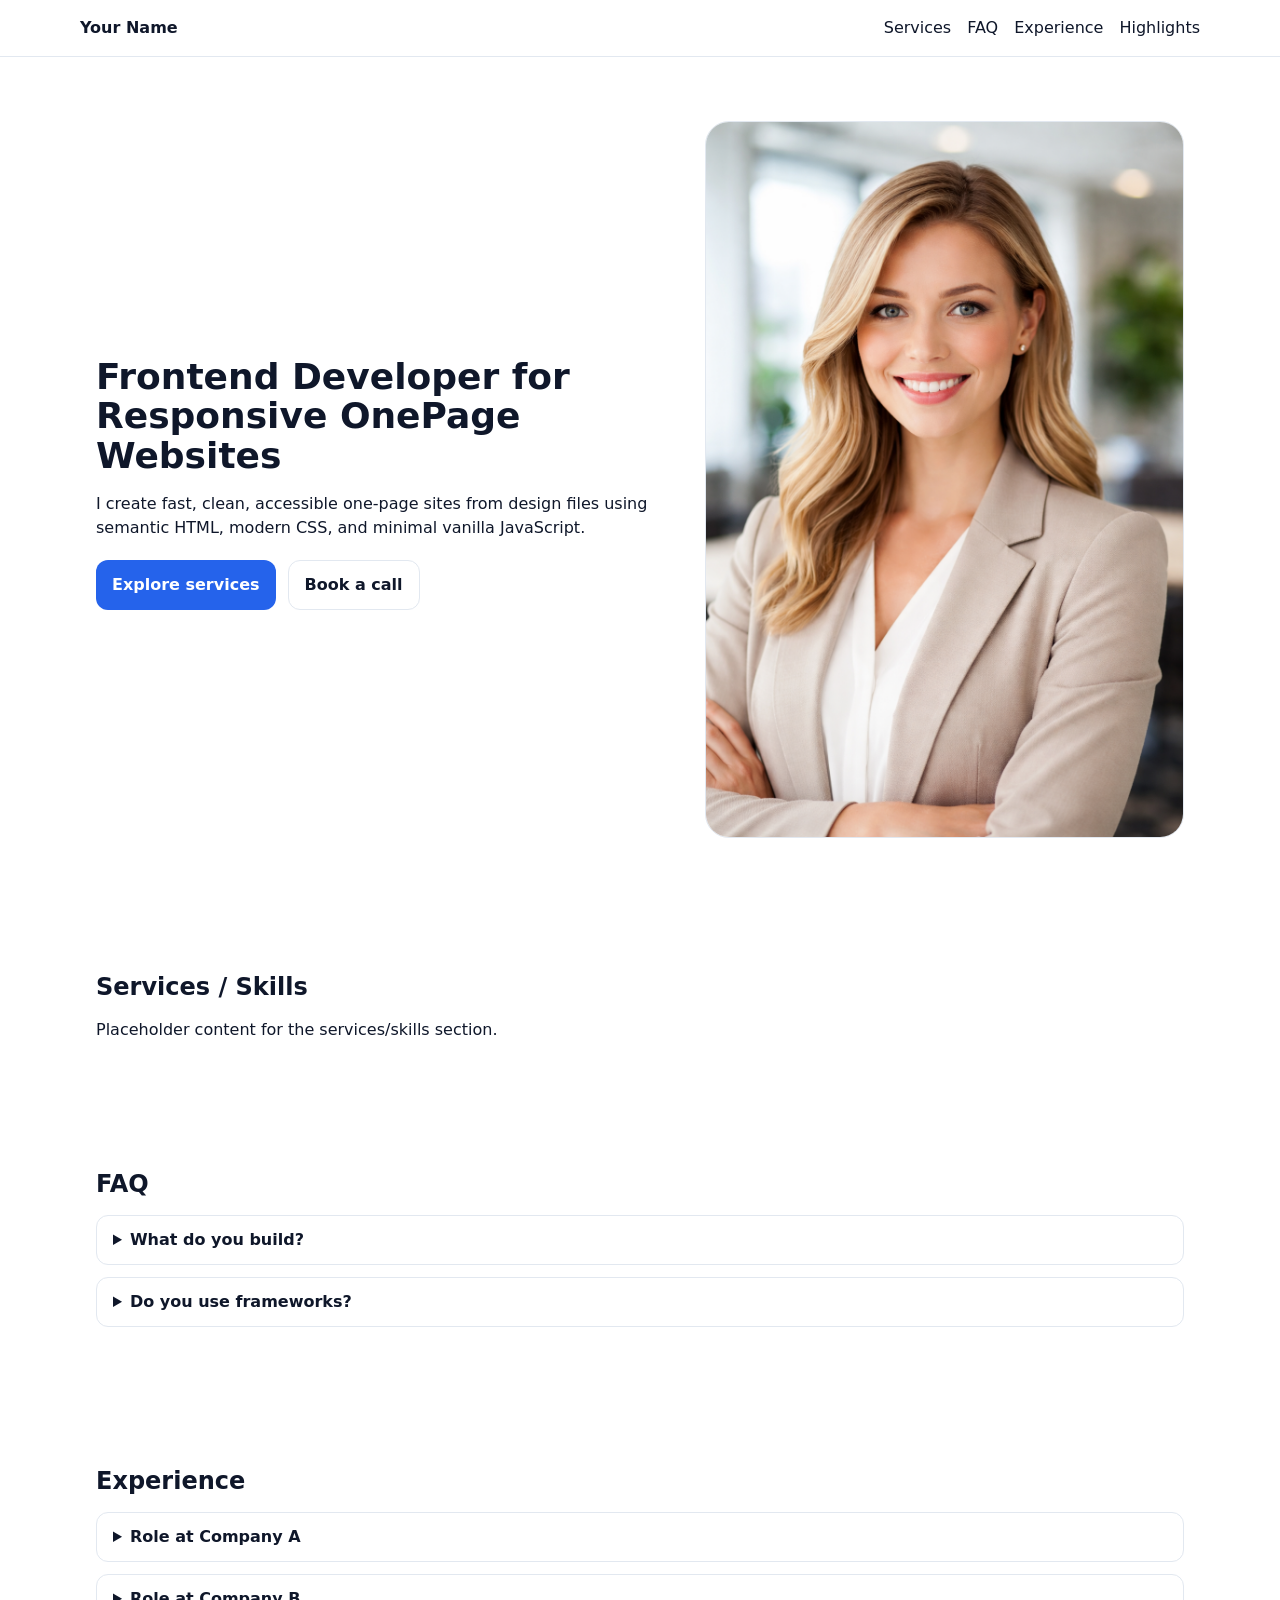
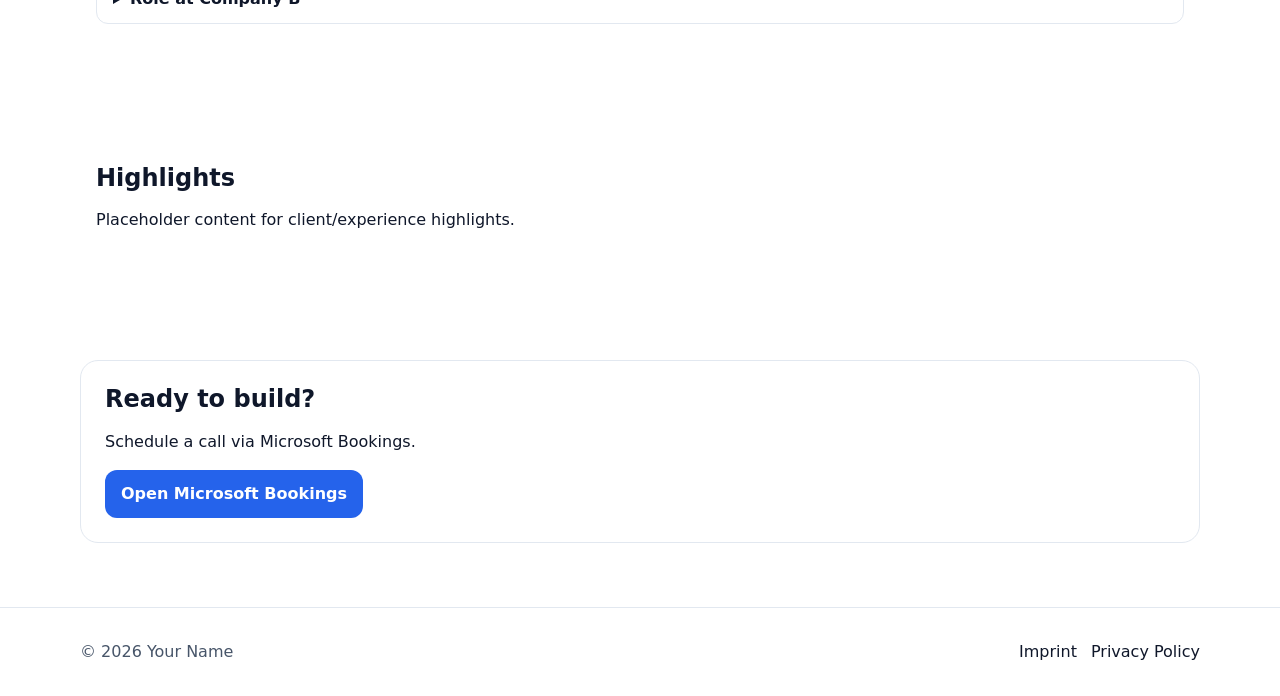
==== index.html @ 863ed114 "color palette and other base css settlements are configured" ====
<!doctype html>
<html lang="en">
  <head>
    <meta charset="utf-8" />
    <meta name="viewport" content="width=device-width, initial-scale=1" />
    <title>Portfolio</title>
    <link rel="preload" as="image" href="assets/images/photo.jpg" />
    <link rel="stylesheet" href="css/base.css" />
  </head>
  <body>
    <a class="skip-link" href="#content">Skip to content</a>

    <header class="site-header">
      <div class="container header-inner">
        <a class="brand" href="#hero" aria-label="Go to hero section"
          >Your Name</a
        >
        <nav aria-label="Primary navigation">
          <ul class="nav-list">
            <li><a href="#services">Services</a></li>
            <li><a href="#faq">FAQ</a></li>
            <li><a href="#experience">Experience</a></li>
            <li><a href="#highlights">Highlights</a></li>
          </ul>
        </nav>
      </div>
    </header>

    <main id="content">
      <section id="hero" class="section hero">
        <div class="container hero-inner">
          <div class="hero-copy">
            <h1>Frontend Developer for Responsive OnePage Websites</h1>
            <p>
              I create fast, clean, accessible one-page sites from design files
              using semantic HTML, modern CSS, and minimal vanilla JavaScript.
            </p>
            <div class="hero-actions">
              <a class="btn btn-primary" href="#services">Explore services</a>
              <a
                class="btn btn-secondary"
                href="https://bookings.microsoft.com/"
                rel="noopener"
                >Book a call</a
              >
            </div>
          </div>

          <div class="hero-media">
            <img
              src="assets/img/photo.png"
              alt="Portrait of the frontend developer"
              width="520"
              height="520"
              fetchpriority="high"
              decoding="async"
            />
          </div>
        </div>
      </section>

      <section id="services" class="section">
        <div class="container">
          <h2>Services / Skills</h2>
          <p>Placeholder content for the services/skills section.</p>
        </div>
      </section>

      <section id="faq" class="section">
        <div class="container">
          <h2>FAQ</h2>
          <div class="accordion">
            <details>
              <summary>What do you build?</summary>
              <p>
                Static, responsive one-page websites based on Figma designs.
              </p>
            </details>
            <details>
              <summary>Do you use frameworks?</summary>
              <p>
                No. Only HTML5, modern CSS, and minimal vanilla JavaScript where
                needed.
              </p>
            </details>
          </div>
        </div>
      </section>

      <section id="experience" class="section">
        <div class="container">
          <h2>Experience</h2>
          <div class="accordion">
            <details>
              <summary>Role at Company A</summary>
              <p>Placeholder details for an expandable experience entry.</p>
            </details>
            <details>
              <summary>Role at Company B</summary>
              <p>
                Placeholder details for another expandable experience entry.
              </p>
            </details>
          </div>
        </div>
      </section>

      <section id="highlights" class="section">
        <div class="container">
          <h2>Highlights</h2>
          <p>Placeholder content for client/experience highlights.</p>
        </div>
      </section>

      <section class="section cta">
        <div class="container cta-inner">
          <h2>Ready to build?</h2>
          <p>Schedule a call via Microsoft Bookings.</p>
          <a
            class="btn btn-primary"
            href="https://bookings.microsoft.com/"
            rel="noopener"
            >Open Microsoft Bookings</a
          >
        </div>
      </section>
    </main>

    <footer class="site-footer">
      <div class="container footer-inner">
        <p class="muted">© <span id="year">2026</span> Your Name</p>
        <ul class="footer-links">
          <li><a href="imprint.html">Imprint</a></li>
          <li><a href="privacy.html">Privacy Policy</a></li>
        </ul>
      </div>
    </footer>

    <script src="js/main.js" defer></script>
  </body>
</html>
---- css/base.css ----
:root{
  --bg: #ffffff;
  --text: #0f172a;
  --muted: #475569;
  --primary: #2563eb;
  --primary-contrast: #ffffff;
  --border: #e2e8f0;
  --radius: 12px;
  --container: 1120px;
  --shadow-sm: 0 1px 2px rgba(2, 6, 23, 0.06);
  --focus: #1d4ed8;
  --font-size-base: 16px;
  --fs-1: 2.25rem;
  --fs-2: 1.5rem;
  --fs-3: 1.125rem;
  --space-1: 8px;
  --space-2: 12px;
  --space-3: 16px;
  --space-4: 24px;
}

*{ box-sizing: border-box; }

html, body{
  height: 100%;
}

body{
  margin: 0;
  font-family: system-ui, -apple-system, Segoe UI, Roboto, Arial, sans-serif;
  font-size: var(--font-size-base);
  color: var(--text);
  background: var(--bg);
  line-height: 1.5;
}

.container{
  max-width: var(--container);
  margin: 0 auto;
  padding: 0 16px;
}

.section{
  padding: 48px 0;
}

.muted{
  color: var(--muted);
}

.skip-link{
  position: absolute;
  left: -999px;
  top: 8px;
  background: #000;
  color: #fff;
  padding: 10px 12px;
  border-radius: 10px;
  z-index: 9999;
}
.skip-link:focus,
.skip-link:focus-visible{
  left: 12px;
}

:is(a, button, summary):focus-visible{
  outline: 3px solid var(--focus);
  outline-offset: 3px;
}

.nav-list a:focus-visible,
.footer-links a:focus-visible{
  border-radius: 8px;
}

.site-header, .site-footer{
  border-bottom: 1px solid var(--border);
}

.header-inner, .footer-inner{
  display: flex;
  align-items: flex-start;
  justify-content: space-between;
  gap: 16px;
  padding: 16px 0;
  flex-wrap: wrap;
}

.site-footer{
  border-bottom: 0;
  border-top: 1px solid var(--border);
}

.brand{
  text-decoration: none;
  color: inherit;
  font-weight: 700;
}

.nav-list{
  list-style: none;
  display: flex;
  flex-direction: column;
  gap: 12px;
  margin: 0;
  padding: 0;
}
.nav-list a{
  text-decoration: none;
  color: var(--text);
}
.nav-list a:hover{
  text-decoration: underline;
}

.nav-list a:focus-visible{
  text-decoration: none;
}

.btn{
  display: inline-flex;
  align-items: center;
  justify-content: center;
  padding: 12px 16px;
  min-height: 44px;
  border-radius: var(--radius);
  text-decoration: none;
  font-weight: 600;
}

.btn-primary{
  background: var(--primary);
  color: var(--primary-contrast);
}

.btn-primary:hover{
  filter: brightness(0.98);
}

.btn-secondary{
  background: transparent;
  border: 1px solid var(--border);
  color: var(--text);
}

.btn-secondary:hover{
  background: rgba(37, 99, 235, 0.06);
}

.hero-copy h1{
  font-size: var(--fs-1);
  line-height: 1.1;
  margin: 0 0 var(--space-3);
}

.section h2{
  font-size: var(--fs-2);
  line-height: 1.2;
  margin: 0 0 var(--space-3);
}

.section p{
  margin: 0 0 var(--space-3);
}

.section p:last-child{
  margin-bottom: 0;
}

.hero-inner{
  display: grid;
  grid-template-columns: 1fr;
  gap: 24px;
  align-items: center;
}

.hero-media img{
  width: 100%;
  height: auto;
  border-radius: 24px;
  border: 1px solid var(--border);
}

.hero-actions{
  display: flex;
  flex-wrap: wrap;
  gap: 12px;
  margin-top: 20px;
}

.accordion details{
  border: 1px solid var(--border);
  border-radius: var(--radius);
  padding: 12px 16px;
  margin: 12px 0;
  background: #fff;
}

.accordion summary{
  cursor: pointer;
  font-weight: 650;
}

.accordion summary:focus-visible{
  outline: 3px solid var(--focus);
  outline-offset: 3px;
  border-radius: var(--radius);
}

details[open] > summary{
  margin-bottom: 8px;
}

.cta-inner{
  border: 1px solid var(--border);
  border-radius: 18px;
  padding: 24px;
}

.footer-links{
  list-style: none;
  display: flex;
  gap: 14px;
  flex-wrap: wrap;
  padding: 0;
  margin: 0;
}
.footer-links a{
  color: inherit;
  text-decoration: none;
}
.footer-links a:hover{
  text-decoration: underline;
}

.grid{
  display: grid;
  gap: var(--space-3);
}

.stack{
  display: flex;
  flex-direction: column;
  gap: var(--space-3);
}

.sr-only{
  position: absolute;
  width: 1px;
  height: 1px;
  padding: 0;
  margin: -1px;
  overflow: hidden;
  clip: rect(0, 0, 0, 0);
  border: 0;
}

@media (min-width: 900px){
  .hero-inner{
    grid-template-columns: 1.1fr 0.9fr;
  }
}

@media (min-width: 769px){
  .section{
    padding: 64px 0;
  }

  .header-inner, .footer-inner{
    flex-wrap: nowrap;
    align-items: center;
  }

  .nav-list{
    flex-direction: row;
    gap: 16px;
  }
}
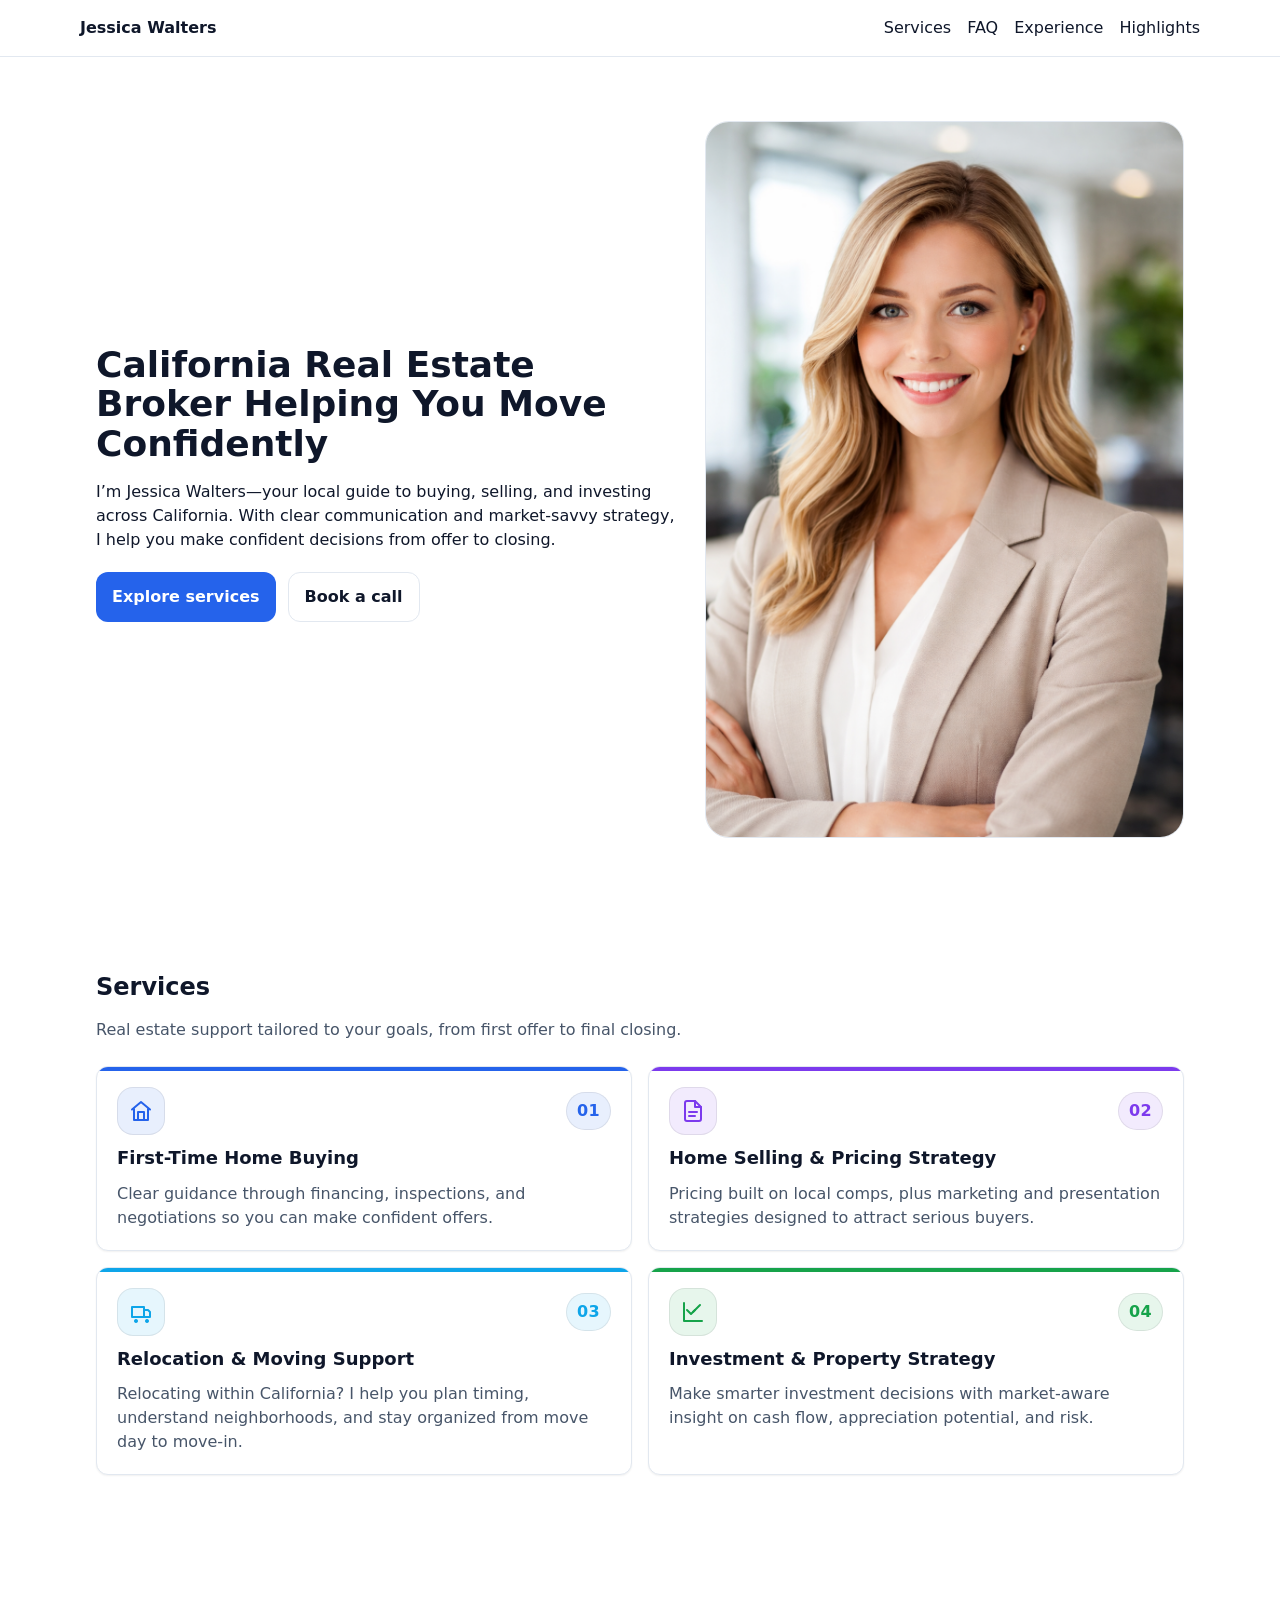
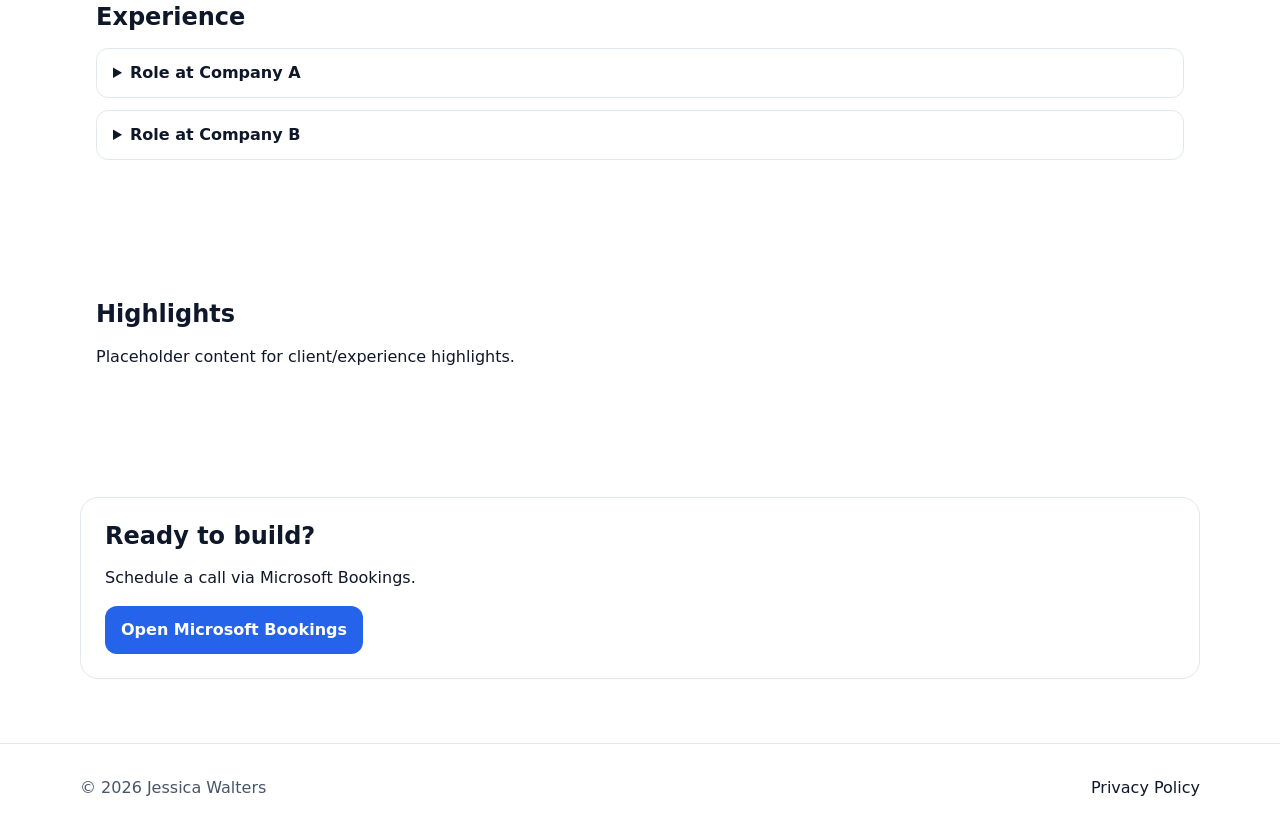
==== commit ef2b17b2: "Most of the useless content is removed. Services sections are tailored to look better with beautiful" ====
--- a/index.html
+++ b/index.html
@@ -13,7 +13,7 @@
     <header class="site-header">
       <div class="container header-inner">
         <a class="brand" href="#hero" aria-label="Go to hero section"
-          >Your Name</a
+          >Jessica Walters</a
         >
         <nav aria-label="Primary navigation">
           <ul class="nav-list">
@@ -30,10 +30,12 @@
       <section id="hero" class="section hero">
         <div class="container hero-inner">
           <div class="hero-copy">
-            <h1>Frontend Developer for Responsive OnePage Websites</h1>
+            <h1>California Real Estate Broker Helping You Move Confidently</h1>
             <p>
-              I create fast, clean, accessible one-page sites from design files
-              using semantic HTML, modern CSS, and minimal vanilla JavaScript.
+              I’m Jessica Walters—your local guide to buying, selling, and
+              investing across California. With clear communication and
+              market-savvy strategy, I help you make confident decisions from
+              offer to closing.
             </p>
             <div class="hero-actions">
               <a class="btn btn-primary" href="#services">Explore services</a>
@@ -61,28 +63,124 @@
 
       <section id="services" class="section">
         <div class="container">
-          <h2>Services / Skills</h2>
-          <p>Placeholder content for the services/skills section.</p>
-        </div>
-      </section>
-
-      <section id="faq" class="section">
-        <div class="container">
-          <h2>FAQ</h2>
-          <div class="accordion">
-            <details>
-              <summary>What do you build?</summary>
-              <p>
-                Static, responsive one-page websites based on Figma designs.
-              </p>
-            </details>
-            <details>
-              <summary>Do you use frameworks?</summary>
-              <p>
-                No. Only HTML5, modern CSS, and minimal vanilla JavaScript where
-                needed.
-              </p>
-            </details>
+          <h2>Services</h2>
+          <p class="muted">
+            Real estate support tailored to your goals, from first offer to
+            final closing.
+          </p>
+
+          <div class="services-grid grid">
+            <article class="service-card service-card--buy">
+              <div class="service-top">
+                <div class="service-icon" aria-hidden="true">
+                  <svg
+                    viewBox="0 0 24 24"
+                    width="24"
+                    height="24"
+                    fill="none"
+                    stroke="currentColor"
+                    stroke-width="2"
+                    stroke-linecap="round"
+                    stroke-linejoin="round"
+                  >
+                    <path d="M3 10.5 12 3l9 7.5" />
+                    <path d="M5 10v11h14V10" />
+                    <path d="M9 21v-8h6v8" />
+                  </svg>
+                </div>
+                <span class="service-badge">01</span>
+              </div>
+              <h3>First-Time Home Buying</h3>
+              <p>
+                Clear guidance through financing, inspections, and negotiations
+                so you can make confident offers.
+              </p>
+            </article>
+
+            <article class="service-card service-card--sell">
+              <div class="service-top">
+                <div class="service-icon" aria-hidden="true">
+                  <svg
+                    viewBox="0 0 24 24"
+                    width="24"
+                    height="24"
+                    fill="none"
+                    stroke="currentColor"
+                    stroke-width="2"
+                    stroke-linecap="round"
+                    stroke-linejoin="round"
+                  >
+                    <path
+                      d="M14 2H6a2 2 0 0 0-2 2v16a2 2 0 0 0 2 2h12a2 2 0 0 0 2-2V8z"
+                    />
+                    <path d="M14 2v6h6" />
+                    <path d="M8 13h8" />
+                    <path d="M8 17h6" />
+                  </svg>
+                </div>
+                <span class="service-badge">02</span>
+              </div>
+              <h3>Home Selling & Pricing Strategy</h3>
+              <p>
+                Pricing built on local comps, plus marketing and presentation
+                strategies designed to attract serious buyers.
+              </p>
+            </article>
+
+            <article class="service-card service-card--relocate">
+              <div class="service-top">
+                <div class="service-icon" aria-hidden="true">
+                  <svg
+                    viewBox="0 0 24 24"
+                    width="24"
+                    height="24"
+                    fill="none"
+                    stroke="currentColor"
+                    stroke-width="2"
+                    stroke-linecap="round"
+                    stroke-linejoin="round"
+                  >
+                    <path d="M3 7h12v10H3z" />
+                    <path d="M15 10h4l2 2v5h-6z" />
+                    <path d="M7 20a1 1 0 1 0 0.01 0" />
+                    <path d="M18 20a1 1 0 1 0 0.01 0" />
+                  </svg>
+                </div>
+                <span class="service-badge">03</span>
+              </div>
+              <h3>Relocation & Moving Support</h3>
+              <p>
+                Relocating within California? I help you plan timing, understand
+                neighborhoods, and stay organized from move day to move-in.
+              </p>
+            </article>
+
+            <article class="service-card service-card--invest">
+              <div class="service-top">
+                <div class="service-icon" aria-hidden="true">
+                  <svg
+                    viewBox="0 0 24 24"
+                    width="24"
+                    height="24"
+                    fill="none"
+                    stroke="currentColor"
+                    stroke-width="2"
+                    stroke-linecap="round"
+                    stroke-linejoin="round"
+                  >
+                    <path d="M3 3v18h18" />
+                    <path d="M19 5l-9 9-4-4" />
+                    <path d="M14 10l-2 2" />
+                  </svg>
+                </div>
+                <span class="service-badge">04</span>
+              </div>
+              <h3>Investment & Property Strategy</h3>
+              <p>
+                Make smarter investment decisions with market-aware insight on
+                cash flow, appreciation potential, and risk.
+              </p>
+            </article>
           </div>
         </div>
       </section>
@@ -128,9 +226,8 @@
 
     <footer class="site-footer">
       <div class="container footer-inner">
-        <p class="muted">© <span id="year">2026</span> Your Name</p>
+        <p class="muted">© <span id="year">2026</span> Jessica Walters</p>
         <ul class="footer-links">
-          <li><a href="imprint.html">Imprint</a></li>
           <li><a href="privacy.html">Privacy Policy</a></li>
         </ul>
       </div>
--- a/css/base.css
+++ b/css/base.css
@@ -167,6 +167,96 @@
   margin-bottom: 0;
 }
 
+/* Services cards */
+.services-grid{
+  margin-top: var(--space-4);
+  grid-template-columns: 1fr;
+}
+
+.service-card{
+  --accent: var(--primary);
+  --accent-bg: rgba(37, 99, 235, 0.1);
+
+  position: relative;
+  background: #fff;
+  border: 1px solid var(--border);
+  border-radius: var(--radius);
+  padding: 20px;
+  box-shadow: var(--shadow-sm);
+  overflow: hidden;
+}
+
+.service-card::before{
+  content: "";
+  position: absolute;
+  left: 0;
+  top: 0;
+  width: 100%;
+  height: 4px;
+  background: var(--accent);
+}
+
+.service-top{
+  display: flex;
+  align-items: center;
+  justify-content: space-between;
+  gap: 12px;
+  margin-bottom: var(--space-2);
+}
+
+.service-icon{
+  width: 48px;
+  height: 48px;
+  border-radius: 16px;
+  display: flex;
+  align-items: center;
+  justify-content: center;
+  background: var(--accent-bg);
+  color: var(--accent);
+  border: 1px solid rgba(2, 6, 23, 0.08);
+}
+
+.service-badge{
+  display: inline-flex;
+  align-items: center;
+  justify-content: center;
+  padding: 6px 10px;
+  border-radius: 999px;
+  background: var(--accent-bg);
+  color: var(--accent);
+  border: 1px solid rgba(2, 6, 23, 0.08);
+  font-weight: 800;
+  letter-spacing: 0.02em;
+}
+
+.service-card h3{
+  margin: 0 0 var(--space-2);
+  font-size: var(--fs-3);
+  line-height: 1.25;
+}
+
+.service-card p{
+  color: var(--muted);
+  margin: 0;
+}
+
+.service-card--buy{
+  --accent: #2563eb;
+  --accent-bg: rgba(37, 99, 235, 0.1);
+}
+.service-card--sell{
+  --accent: #7c3aed;
+  --accent-bg: rgba(124, 58, 237, 0.1);
+}
+.service-card--relocate{
+  --accent: #0ea5e9;
+  --accent-bg: rgba(14, 165, 233, 0.1);
+}
+.service-card--invest{
+  --accent: #16a34a;
+  --accent-bg: rgba(22, 163, 74, 0.1);
+}
+
 .hero-inner{
   display: grid;
   grid-template-columns: 1fr;
@@ -266,6 +356,10 @@
     padding: 64px 0;
   }
 
+  .services-grid{
+    grid-template-columns: repeat(2, 1fr);
+  }
+
   .header-inner, .footer-inner{
     flex-wrap: nowrap;
     align-items: center;
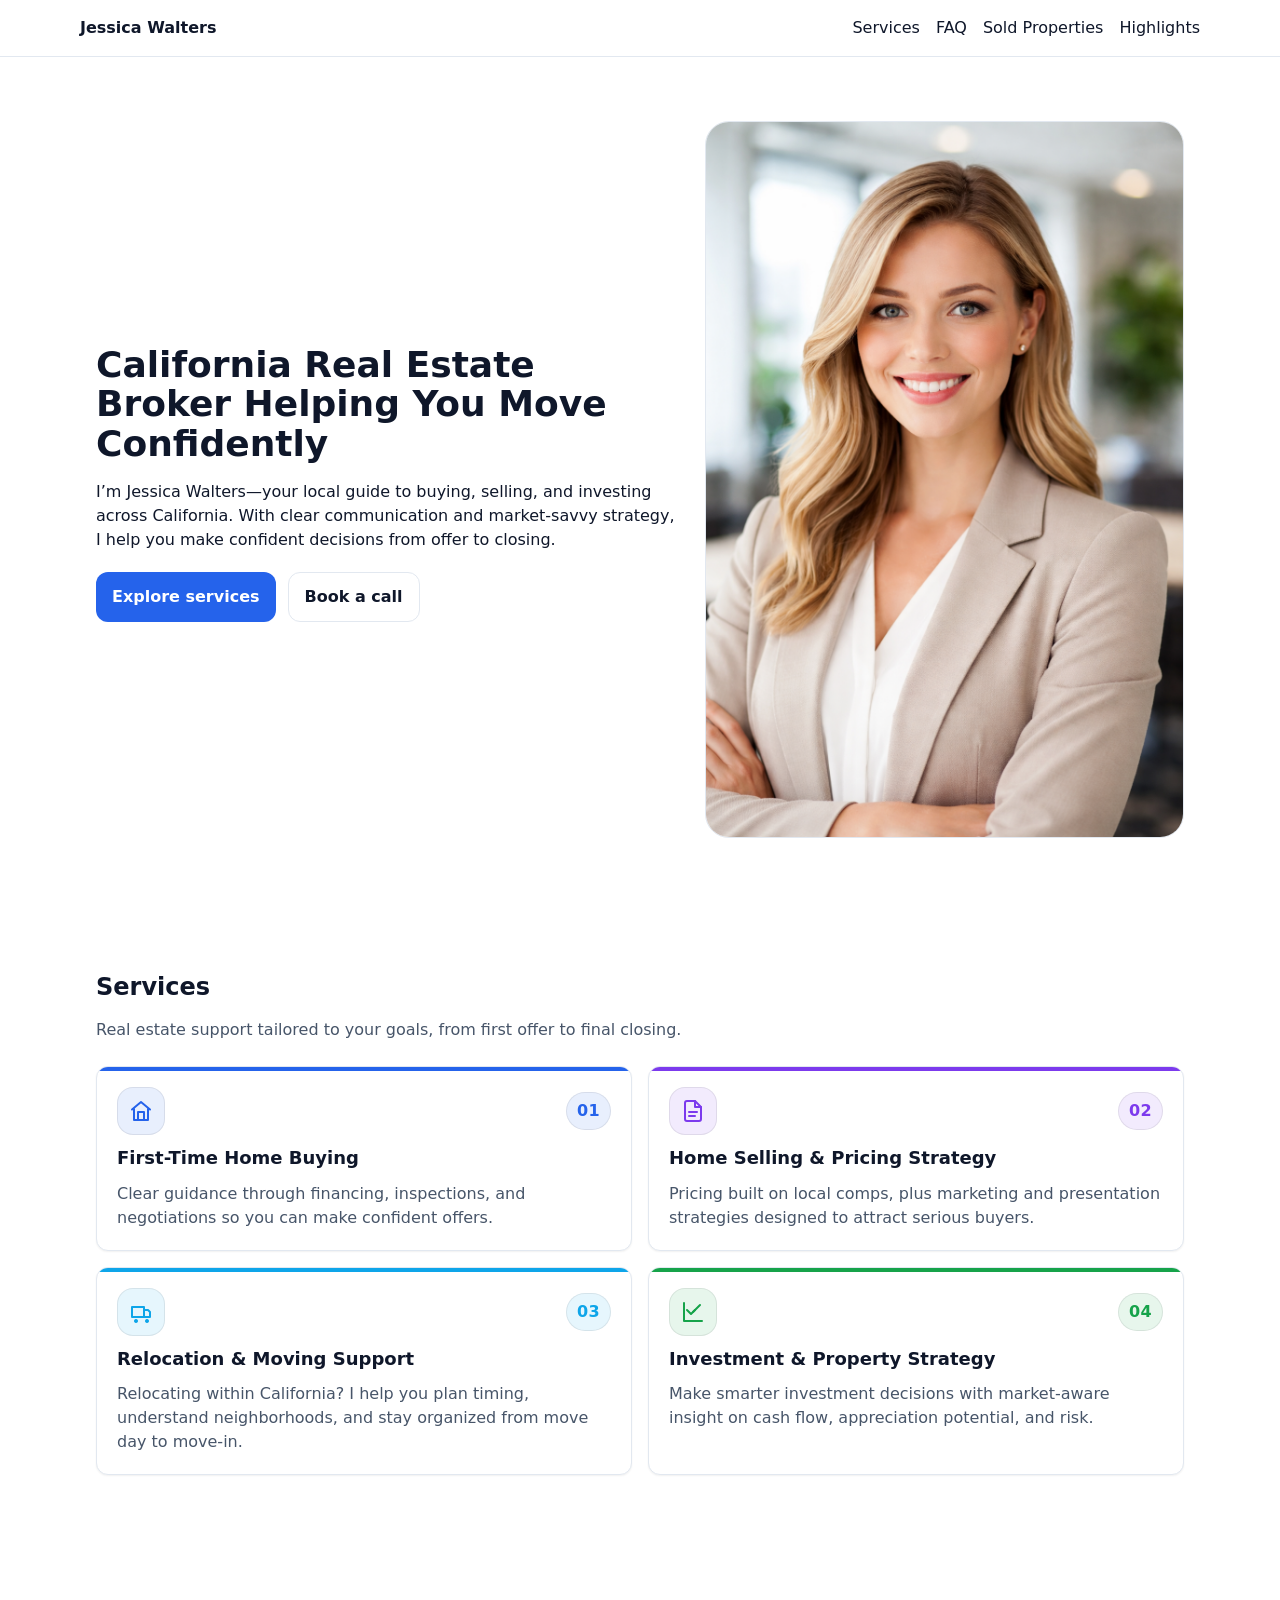
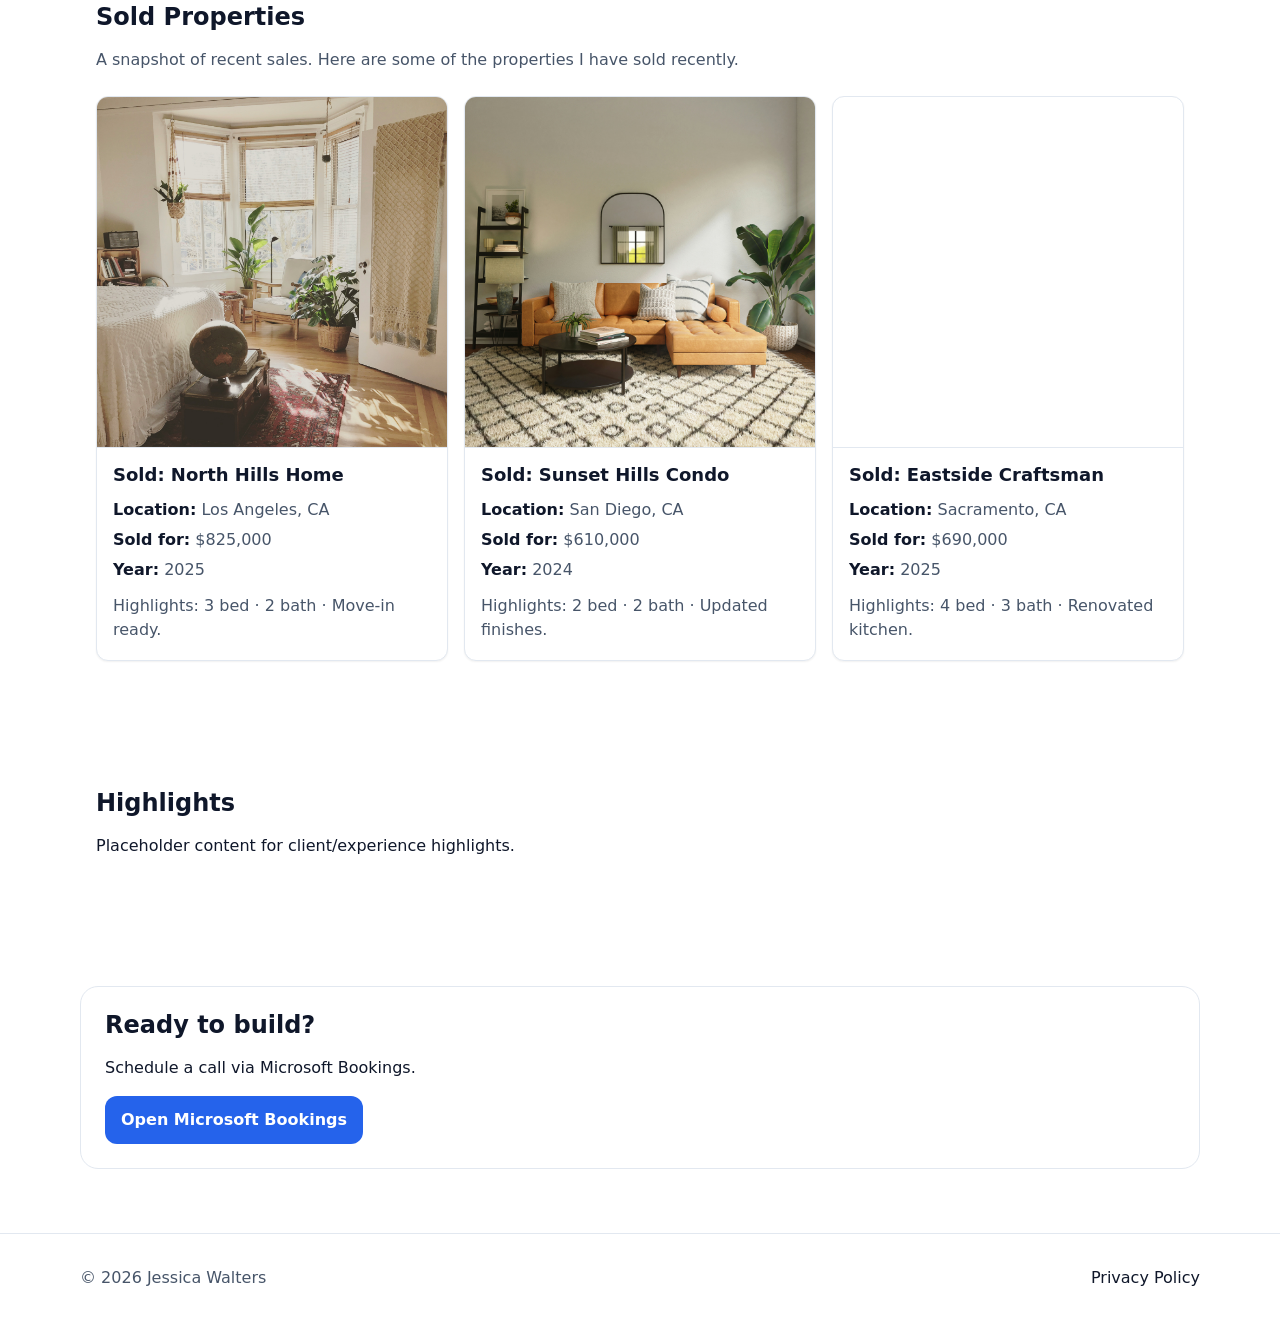
==== commit 412bcb61: "sold properties section is added with beautiful pictures of some apartments" ====
--- a/index.html
+++ b/index.html
@@ -19,7 +19,7 @@
           <ul class="nav-list">
             <li><a href="#services">Services</a></li>
             <li><a href="#faq">FAQ</a></li>
-            <li><a href="#experience">Experience</a></li>
+            <li><a href="#experience">Sold Properties</a></li>
             <li><a href="#highlights">Highlights</a></li>
           </ul>
         </nav>
@@ -187,18 +187,78 @@
 
       <section id="experience" class="section">
         <div class="container">
-          <h2>Experience</h2>
-          <div class="accordion">
-            <details>
-              <summary>Role at Company A</summary>
-              <p>Placeholder details for an expandable experience entry.</p>
-            </details>
-            <details>
-              <summary>Role at Company B</summary>
-              <p>
-                Placeholder details for another expandable experience entry.
-              </p>
-            </details>
+          <h2>Sold Properties</h2>
+          <p class="muted">
+            A snapshot of recent sales. Here are some of the properties I have
+            sold recently.
+          </p>
+
+          <div class="properties-grid grid">
+            <article class="property-card">
+              <img
+                src="assets/img/property1.jpg"
+                alt="Front view of a sold property"
+                width="520"
+                height="360"
+                loading="lazy"
+                decoding="async"
+              />
+              <div class="property-body">
+                <h3>Sold: North Hills Home</h3>
+                <ul class="property-stats">
+                  <li><strong>Location:</strong> Los Angeles, CA</li>
+                  <li><strong>Sold for:</strong> $825,000</li>
+                  <li><strong>Year:</strong> 2025</li>
+                </ul>
+                <p class="property-note">
+                  Highlights: 3 bed · 2 bath · Move-in ready.
+                </p>
+              </div>
+            </article>
+
+            <article class="property-card">
+              <img
+                src="assets/img/property2.jpg"
+                alt="Living room interior of a sold property"
+                width="520"
+                height="360"
+                loading="lazy"
+                decoding="async"
+              />
+              <div class="property-body">
+                <h3>Sold: Sunset Hills Condo</h3>
+                <ul class="property-stats">
+                  <li><strong>Location:</strong> San Diego, CA</li>
+                  <li><strong>Sold for:</strong> $610,000</li>
+                  <li><strong>Year:</strong> 2024</li>
+                </ul>
+                <p class="property-note">
+                  Highlights: 2 bed · 2 bath · Updated finishes.
+                </p>
+              </div>
+            </article>
+
+            <article class="property-card">
+              <img
+                src="assets/img/property3.jpg"
+                alt="Exterior of a sold property"
+                width="520"
+                height="360"
+                loading="lazy"
+                decoding="async"
+              />
+              <div class="property-body">
+                <h3>Sold: Eastside Craftsman</h3>
+                <ul class="property-stats">
+                  <li><strong>Location:</strong> Sacramento, CA</li>
+                  <li><strong>Sold for:</strong> $690,000</li>
+                  <li><strong>Year:</strong> 2025</li>
+                </ul>
+                <p class="property-note">
+                  Highlights: 4 bed · 3 bath · Renovated kitchen.
+                </p>
+              </div>
+            </article>
           </div>
         </div>
       </section>
--- a/css/base.css
+++ b/css/base.css
@@ -1,4 +1,4 @@
-:root{
+:root {
   --bg: #ffffff;
   --text: #0f172a;
   --muted: #475569;
@@ -19,36 +19,45 @@
   --space-4: 24px;
 }
 
-*{ box-sizing: border-box; }
-
-html, body{
+* {
+  box-sizing: border-box;
+}
+
+html,
+body {
   height: 100%;
 }
 
-body{
+body {
   margin: 0;
-  font-family: system-ui, -apple-system, Segoe UI, Roboto, Arial, sans-serif;
+  font-family:
+    system-ui,
+    -apple-system,
+    Segoe UI,
+    Roboto,
+    Arial,
+    sans-serif;
   font-size: var(--font-size-base);
   color: var(--text);
   background: var(--bg);
   line-height: 1.5;
 }
 
-.container{
+.container {
   max-width: var(--container);
   margin: 0 auto;
   padding: 0 16px;
 }
 
-.section{
+.section {
   padding: 48px 0;
 }
 
-.muted{
+.muted {
   color: var(--muted);
 }
 
-.skip-link{
+.skip-link {
   position: absolute;
   left: -999px;
   top: 8px;
@@ -59,25 +68,27 @@
   z-index: 9999;
 }
 .skip-link:focus,
-.skip-link:focus-visible{
+.skip-link:focus-visible {
   left: 12px;
 }
 
-:is(a, button, summary):focus-visible{
+:is(a, button, summary):focus-visible {
   outline: 3px solid var(--focus);
   outline-offset: 3px;
 }
 
 .nav-list a:focus-visible,
-.footer-links a:focus-visible{
+.footer-links a:focus-visible {
   border-radius: 8px;
 }
 
-.site-header, .site-footer{
+.site-header,
+.site-footer {
   border-bottom: 1px solid var(--border);
 }
 
-.header-inner, .footer-inner{
+.header-inner,
+.footer-inner {
   display: flex;
   align-items: flex-start;
   justify-content: space-between;
@@ -86,18 +97,18 @@
   flex-wrap: wrap;
 }
 
-.site-footer{
+.site-footer {
   border-bottom: 0;
   border-top: 1px solid var(--border);
 }
 
-.brand{
+.brand {
   text-decoration: none;
   color: inherit;
   font-weight: 700;
 }
 
-.nav-list{
+.nav-list {
   list-style: none;
   display: flex;
   flex-direction: column;
@@ -105,19 +116,19 @@
   margin: 0;
   padding: 0;
 }
-.nav-list a{
+.nav-list a {
   text-decoration: none;
   color: var(--text);
 }
-.nav-list a:hover{
+.nav-list a:hover {
   text-decoration: underline;
 }
 
-.nav-list a:focus-visible{
+.nav-list a:focus-visible {
   text-decoration: none;
 }
 
-.btn{
+.btn {
   display: inline-flex;
   align-items: center;
   justify-content: center;
@@ -128,52 +139,52 @@
   font-weight: 600;
 }
 
-.btn-primary{
+.btn-primary {
   background: var(--primary);
   color: var(--primary-contrast);
 }
 
-.btn-primary:hover{
+.btn-primary:hover {
   filter: brightness(0.98);
 }
 
-.btn-secondary{
+.btn-secondary {
   background: transparent;
   border: 1px solid var(--border);
   color: var(--text);
 }
 
-.btn-secondary:hover{
+.btn-secondary:hover {
   background: rgba(37, 99, 235, 0.06);
 }
 
-.hero-copy h1{
+.hero-copy h1 {
   font-size: var(--fs-1);
   line-height: 1.1;
   margin: 0 0 var(--space-3);
 }
 
-.section h2{
+.section h2 {
   font-size: var(--fs-2);
   line-height: 1.2;
   margin: 0 0 var(--space-3);
 }
 
-.section p{
+.section p {
   margin: 0 0 var(--space-3);
 }
 
-.section p:last-child{
+.section p:last-child {
   margin-bottom: 0;
 }
 
 /* Services cards */
-.services-grid{
+.services-grid {
   margin-top: var(--space-4);
   grid-template-columns: 1fr;
 }
 
-.service-card{
+.service-card {
   --accent: var(--primary);
   --accent-bg: rgba(37, 99, 235, 0.1);
 
@@ -186,7 +197,7 @@
   overflow: hidden;
 }
 
-.service-card::before{
+.service-card::before {
   content: "";
   position: absolute;
   left: 0;
@@ -196,7 +207,7 @@
   background: var(--accent);
 }
 
-.service-top{
+.service-top {
   display: flex;
   align-items: center;
   justify-content: space-between;
@@ -204,7 +215,7 @@
   margin-bottom: var(--space-2);
 }
 
-.service-icon{
+.service-icon {
   width: 48px;
   height: 48px;
   border-radius: 16px;
@@ -216,7 +227,7 @@
   border: 1px solid rgba(2, 6, 23, 0.08);
 }
 
-.service-badge{
+.service-badge {
   display: inline-flex;
   align-items: center;
   justify-content: center;
@@ -229,56 +240,154 @@
   letter-spacing: 0.02em;
 }
 
-.service-card h3{
+.service-card h3 {
   margin: 0 0 var(--space-2);
   font-size: var(--fs-3);
   line-height: 1.25;
 }
 
-.service-card p{
+.service-card p {
   color: var(--muted);
   margin: 0;
 }
 
-.service-card--buy{
+.service-card--buy {
   --accent: #2563eb;
   --accent-bg: rgba(37, 99, 235, 0.1);
 }
-.service-card--sell{
+.service-card--sell {
   --accent: #7c3aed;
   --accent-bg: rgba(124, 58, 237, 0.1);
 }
-.service-card--relocate{
+.service-card--relocate {
   --accent: #0ea5e9;
   --accent-bg: rgba(14, 165, 233, 0.1);
 }
-.service-card--invest{
+.service-card--invest {
   --accent: #16a34a;
   --accent-bg: rgba(22, 163, 74, 0.1);
 }
 
-.hero-inner{
+.properties-grid {
+  margin-top: var(--space-4);
+  grid-template-columns: 1fr;
+}
+
+.property-card {
+  position: relative;
+  background: #fff;
+  border: 1px solid var(--border);
+  border-radius: var(--radius);
+  box-shadow: var(--shadow-sm);
+  overflow: hidden;
+  cursor: pointer;
+  transition: border-color 160ms ease, box-shadow 160ms ease;
+}
+
+.property-card::before {
+  content: "";
+  position: absolute;
+  inset: -3px;
+  background: radial-gradient(
+    600px circle at 10% 0%,
+    rgba(37, 99, 235, 0.25),
+    transparent 55%
+  );
+  opacity: 0;
+  filter: blur(16px);
+  transition: opacity 160ms ease;
+  z-index: 0;
+  pointer-events: none;
+}
+
+.property-card > * {
+  position: relative;
+  z-index: 1;
+}
+
+.property-card:hover,
+.property-card:focus-visible {
+  border-color: rgba(37, 99, 235, 0.78);
+  box-shadow:
+    0 0 0 4px rgba(37, 99, 235, 0.12),
+    0 16px 38px rgba(2, 6, 23, 0.12);
+}
+
+.property-card:hover::before,
+.property-card:focus-visible::before {
+  opacity: 1;
+}
+
+.property-card img {
+  width: 100%;
+  height: auto;
+  display: block;
+  border-bottom: 1px solid var(--border);
+}
+
+.property-body {
+  padding: 16px 16px 18px;
+}
+
+.property-body h3 {
+  margin: 0 0 var(--space-2);
+  font-size: var(--fs-3);
+  line-height: 1.25;
+}
+
+.property-stats {
+  list-style: none;
+  padding: 0;
+  margin: 0 0 var(--space-2);
+  display: flex;
+  flex-direction: column;
+  gap: 6px;
+  color: var(--muted);
+}
+
+.property-stats strong {
+  color: var(--text);
+  font-weight: 700;
+}
+
+.property-note {
+  margin: 0;
+  color: var(--muted);
+}
+
+.property-note-label {
+  display: inline-block;
+  padding: 2px 8px;
+  border-radius: 999px;
+  background: rgba(37, 99, 235, 0.08);
+  border: 1px solid rgba(37, 99, 235, 0.18);
+  color: var(--primary);
+  font-weight: 800;
+  font-size: 0.875rem;
+}
+
+.hero-inner {
   display: grid;
   grid-template-columns: 1fr;
   gap: 24px;
   align-items: center;
 }
 
-.hero-media img{
+.hero-media img {
   width: 100%;
   height: auto;
   border-radius: 24px;
   border: 1px solid var(--border);
 }
 
-.hero-actions{
+.hero-actions {
   display: flex;
   flex-wrap: wrap;
   gap: 12px;
   margin-top: 20px;
 }
 
-.accordion details{
+.accordion details {
   border: 1px solid var(--border);
   border-radius: var(--radius);
   padding: 12px 16px;
@@ -286,28 +395,28 @@
   background: #fff;
 }
 
-.accordion summary{
+.accordion summary {
   cursor: pointer;
   font-weight: 650;
 }
 
-.accordion summary:focus-visible{
+.accordion summary:focus-visible {
   outline: 3px solid var(--focus);
   outline-offset: 3px;
   border-radius: var(--radius);
 }
 
-details[open] > summary{
+details[open] > summary {
   margin-bottom: 8px;
 }
 
-.cta-inner{
+.cta-inner {
   border: 1px solid var(--border);
   border-radius: 18px;
   padding: 24px;
 }
 
-.footer-links{
+.footer-links {
   list-style: none;
   display: flex;
   gap: 14px;
@@ -315,26 +424,26 @@
   padding: 0;
   margin: 0;
 }
-.footer-links a{
+.footer-links a {
   color: inherit;
   text-decoration: none;
 }
-.footer-links a:hover{
+.footer-links a:hover {
   text-decoration: underline;
 }
 
-.grid{
+.grid {
   display: grid;
   gap: var(--space-3);
 }
 
-.stack{
+.stack {
   display: flex;
   flex-direction: column;
   gap: var(--space-3);
 }
 
-.sr-only{
+.sr-only {
   position: absolute;
   width: 1px;
   height: 1px;
@@ -345,29 +454,39 @@
   border: 0;
 }
 
-@media (min-width: 900px){
-  .hero-inner{
+@media (min-width: 900px) {
+  .hero-inner {
     grid-template-columns: 1.1fr 0.9fr;
   }
 }
 
-@media (min-width: 769px){
-  .section{
+@media (min-width: 769px) {
+  .section {
     padding: 64px 0;
   }
 
-  .services-grid{
+  .services-grid {
     grid-template-columns: repeat(2, 1fr);
   }
 
-  .header-inner, .footer-inner{
+  .properties-grid {
+    grid-template-columns: repeat(2, 1fr);
+  }
+
+  .header-inner,
+  .footer-inner {
     flex-wrap: nowrap;
     align-items: center;
   }
 
-  .nav-list{
+  .nav-list {
     flex-direction: row;
     gap: 16px;
   }
 }
 
+@media (min-width: 900px) {
+  .properties-grid {
+    grid-template-columns: repeat(3, 1fr);
+  }
+}
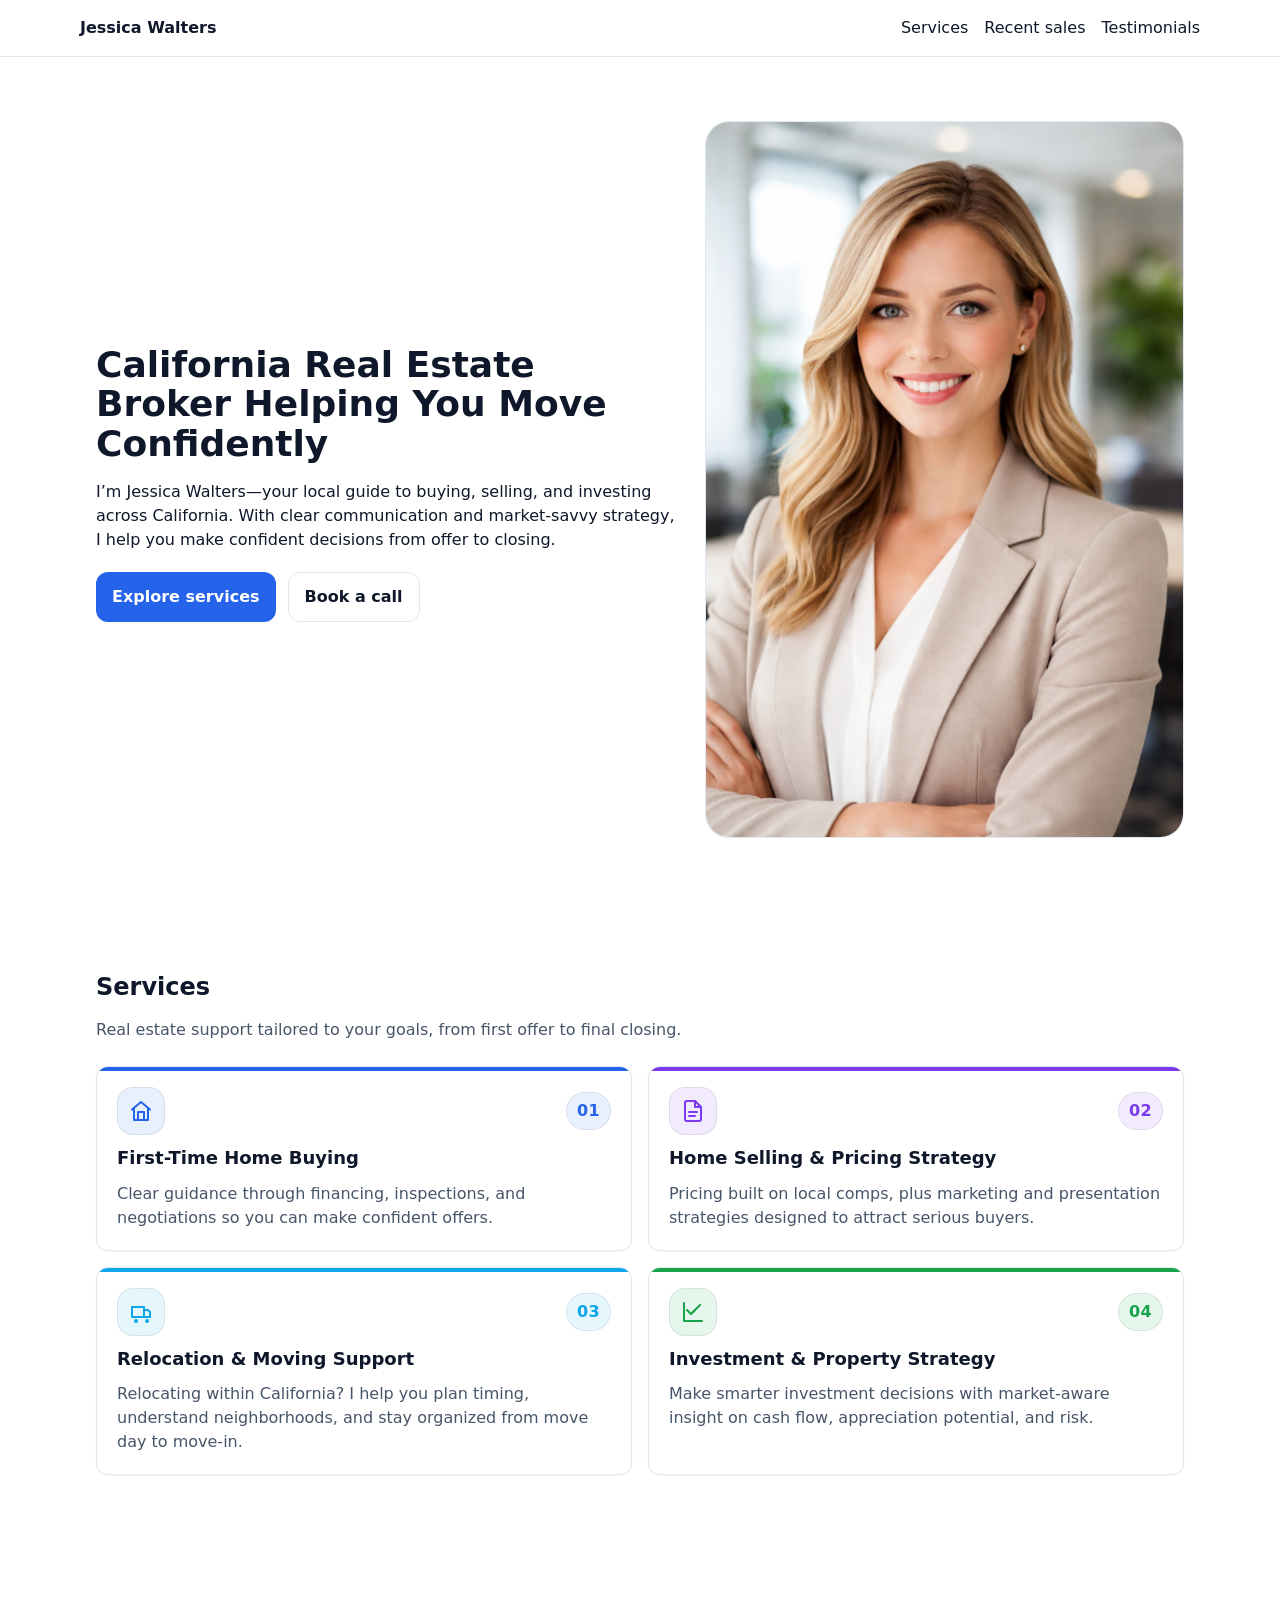
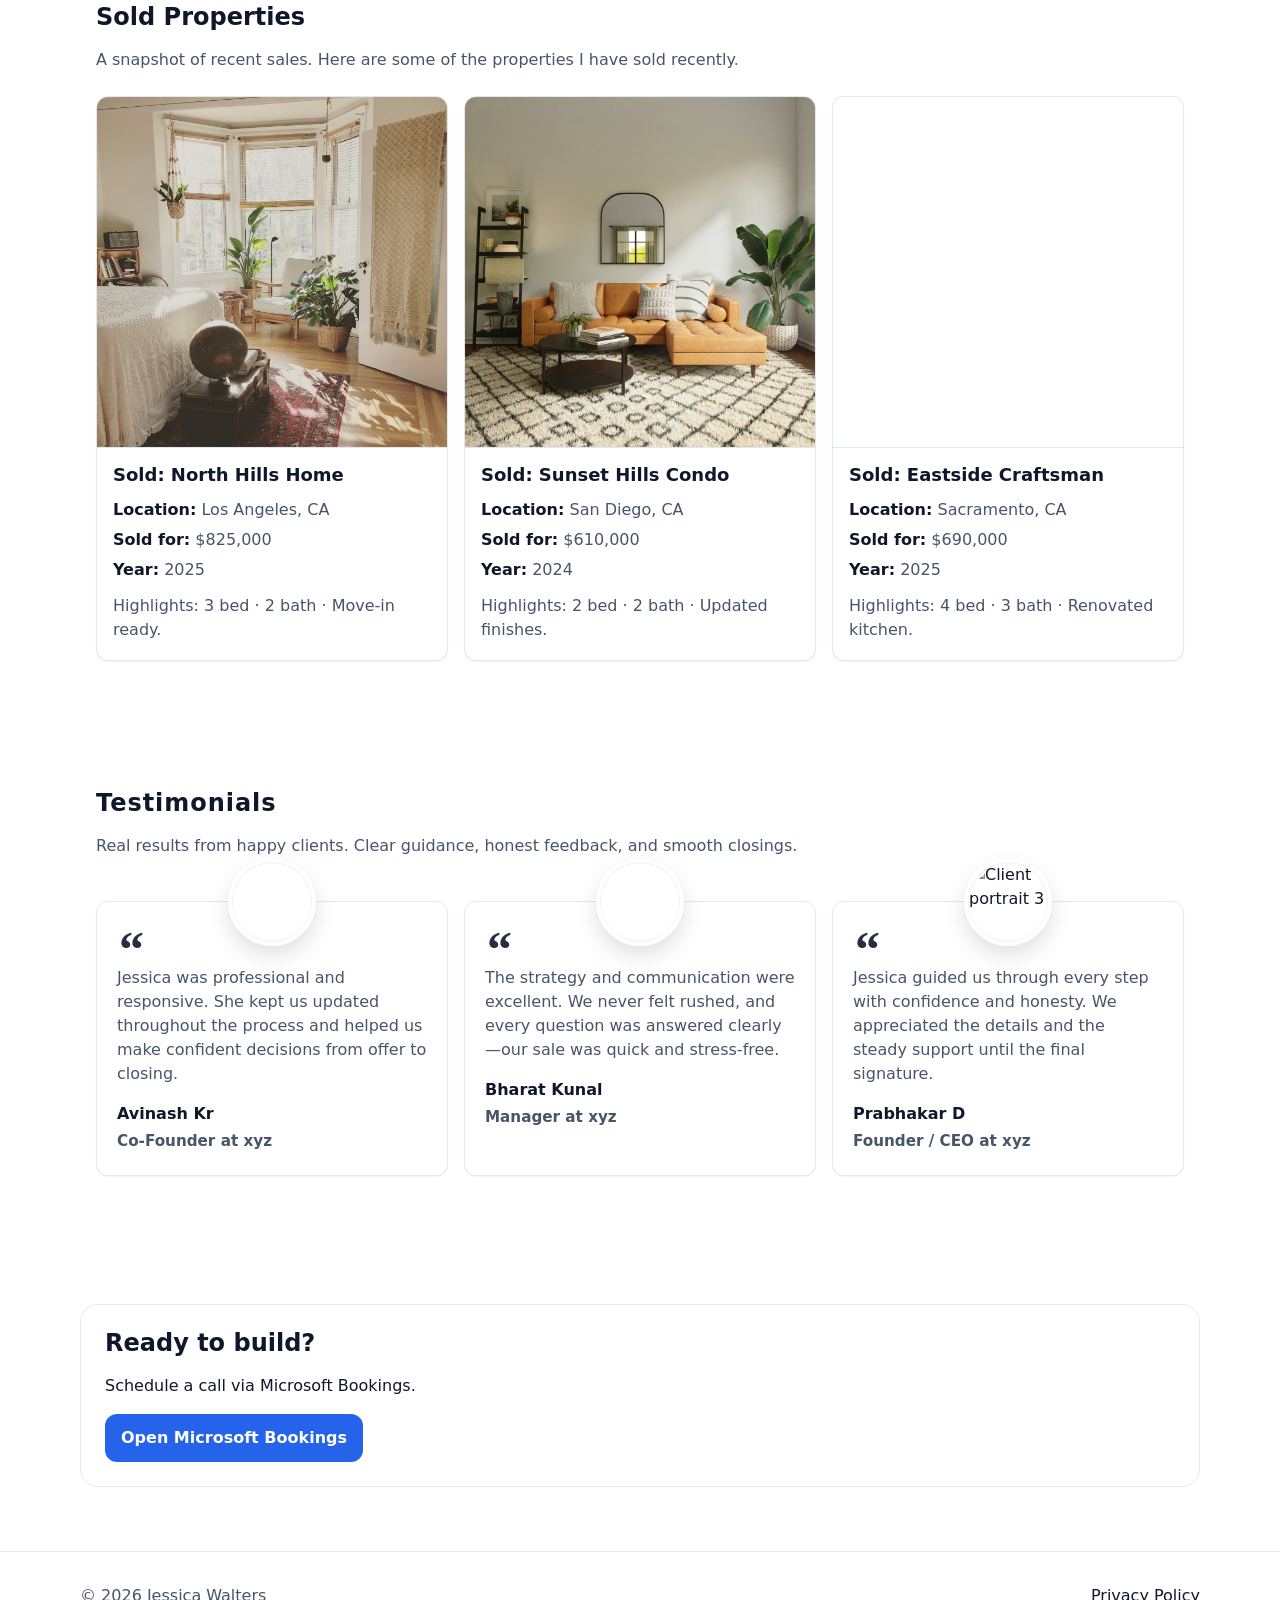
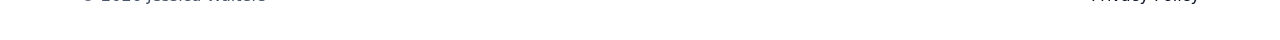
==== commit e414c0be: "Testimonials of clients is added as a section and styled to be good looking and user friendly." ====
--- a/index.html
+++ b/index.html
@@ -18,9 +18,8 @@
         <nav aria-label="Primary navigation">
           <ul class="nav-list">
             <li><a href="#services">Services</a></li>
-            <li><a href="#faq">FAQ</a></li>
-            <li><a href="#experience">Sold Properties</a></li>
-            <li><a href="#highlights">Highlights</a></li>
+            <li><a href="#experience">Recent sales</a></li>
+            <li><a href="#testimonials">Testimonials</a></li>
           </ul>
         </nav>
       </div>
@@ -263,10 +262,102 @@
         </div>
       </section>
 
-      <section id="highlights" class="section">
+      <section id="testimonials" class="section testimonials">
         <div class="container">
-          <h2>Highlights</h2>
-          <p>Placeholder content for client/experience highlights.</p>
+          <h2 class="testimonials-heading">Testimonials</h2>
+          <p class="muted testimonials-subtitle">
+            Real results from happy clients. Clear guidance, honest feedback,
+            and smooth closings.
+          </p>
+
+          <div class="testimonials-grid grid">
+            <article class="testimonial-card">
+              <div class="testimonial-avatar-wrap">
+                <img
+                  src="assets/img/testimonial1.jpg"
+                  alt="Client portrait 1"
+                  width="72"
+                  height="72"
+                  loading="lazy"
+                  decoding="async"
+                  class="testimonial-avatar"
+                />
+              </div>
+
+              <div class="testimonial-quote" aria-hidden="true">&ldquo;</div>
+
+              <blockquote class="testimonial-text">
+                <p>
+                  Jessica was professional and responsive. She kept us updated
+                  throughout the process and helped us make confident decisions
+                  from offer to closing.
+                </p>
+              </blockquote>
+
+              <footer class="testimonial-author">
+                <div class="testimonial-name">Avinash Kr</div>
+                <div class="testimonial-role">Co-Founder at xyz</div>
+              </footer>
+            </article>
+
+            <article class="testimonial-card">
+              <div class="testimonial-avatar-wrap">
+                <img
+                  src="assets/img/testimonial2.jpg"
+                  alt="Client portrait 2"
+                  width="72"
+                  height="72"
+                  loading="lazy"
+                  decoding="async"
+                  class="testimonial-avatar"
+                />
+              </div>
+
+              <div class="testimonial-quote" aria-hidden="true">&ldquo;</div>
+
+              <blockquote class="testimonial-text">
+                <p>
+                  The strategy and communication were excellent. We never felt
+                  rushed, and every question was answered clearly—our sale was
+                  quick and stress-free.
+                </p>
+              </blockquote>
+
+              <footer class="testimonial-author">
+                <div class="testimonial-name">Bharat Kunal</div>
+                <div class="testimonial-role">Manager at xyz</div>
+              </footer>
+            </article>
+
+            <article class="testimonial-card">
+              <div class="testimonial-avatar-wrap">
+                <img
+                  src="assets/img/testimonial3.jpg"
+                  alt="Client portrait 3"
+                  width="72"
+                  height="72"
+                  loading="lazy"
+                  decoding="async"
+                  class="testimonial-avatar"
+                />
+              </div>
+
+              <div class="testimonial-quote" aria-hidden="true">&ldquo;</div>
+
+              <blockquote class="testimonial-text">
+                <p>
+                  Jessica guided us through every step with confidence and
+                  honesty. We appreciated the details and the steady support
+                  until the final signature.
+                </p>
+              </blockquote>
+
+              <footer class="testimonial-author">
+                <div class="testimonial-name">Prabhakar D</div>
+                <div class="testimonial-role">Founder / CEO at xyz</div>
+              </footer>
+            </article>
+          </div>
         </div>
       </section>
 
--- a/css/base.css
+++ b/css/base.css
@@ -281,7 +281,9 @@
   box-shadow: var(--shadow-sm);
   overflow: hidden;
   cursor: pointer;
-  transition: border-color 160ms ease, box-shadow 160ms ease;
+  transition:
+    border-color 160ms ease,
+    box-shadow 160ms ease;
 }
 
 .property-card::before {
@@ -366,6 +368,104 @@
   font-size: 0.875rem;
 }
 
+/* Testimonials */
+/* .testimonials {
+  text-align: center;
+} */
+
+.testimonials-heading {
+  color: var(--text);
+  letter-spacing: 0.04em;
+  font-size: var(--fs-1);
+  margin: 0 0 var(--space-2);
+}
+
+.testimonials-subtitle {
+  max-width: 84ch;
+  /* margin: 0 auto var(--space-4); */
+  margin: 0 0 16px;
+}
+
+.testimonials-grid {
+  margin-top: 2.7rem;
+  grid-template-columns: 1fr;
+}
+
+.testimonial-card {
+  position: relative;
+  background: #fff;
+  border: 1px solid var(--border);
+  border-radius: var(--radius);
+  box-shadow: var(--shadow-sm);
+  /* Allow overlapping avatar to sit outside the card border. */
+  overflow: visible;
+  padding: 64px 20px 22px;
+}
+
+.testimonial-avatar-wrap {
+  position: absolute;
+  top: -44px;
+  left: 50%;
+  transform: translateX(-50%);
+  width: 88px;
+  height: 88px;
+  border-radius: 999px;
+  background: #fff;
+  border: 4px solid #fff;
+  box-shadow: 0 10px 22px rgba(2, 6, 23, 0.12);
+  display: flex;
+  align-items: center;
+  justify-content: center;
+}
+
+.testimonial-avatar {
+  width: 100%;
+  height: 100%;
+  border-radius: 999px;
+  object-fit: cover;
+  /* Faces are slightly high in the source photos, so nudge down a bit. */
+  object-position: center 25%;
+  border: 1px solid rgba(2, 6, 23, 0.06);
+}
+
+.testimonial-quote {
+  position: absolute;
+  top: 22px;
+  left: 22px;
+  color: var(--text);
+  opacity: 0.9;
+  font-size: 50px;
+  line-height: 1;
+  font-family: Georgia, "Times New Roman", serif;
+  font-weight: 700;
+}
+
+.testimonial-text {
+  margin: 0;
+  color: var(--muted);
+}
+
+.testimonial-text p {
+  margin: 0;
+  font-weight: 500;
+}
+
+.testimonial-author {
+  margin-top: var(--space-3);
+}
+
+.testimonial-name {
+  color: var(--text);
+  font-weight: 800;
+  margin-bottom: 4px;
+}
+
+.testimonial-role {
+  color: var(--muted);
+  font-weight: 600;
+  font-size: 0.95rem;
+}
+
 .hero-inner {
   display: grid;
   grid-template-columns: 1fr;
@@ -473,6 +573,10 @@
     grid-template-columns: repeat(2, 1fr);
   }
 
+  .testimonials-grid {
+    grid-template-columns: repeat(2, 1fr);
+  }
+
   .header-inner,
   .footer-inner {
     flex-wrap: nowrap;
@@ -489,4 +593,8 @@
   .properties-grid {
     grid-template-columns: repeat(3, 1fr);
   }
-}
+
+  .testimonials-grid {
+    grid-template-columns: repeat(3, 1fr);
+  }
+}
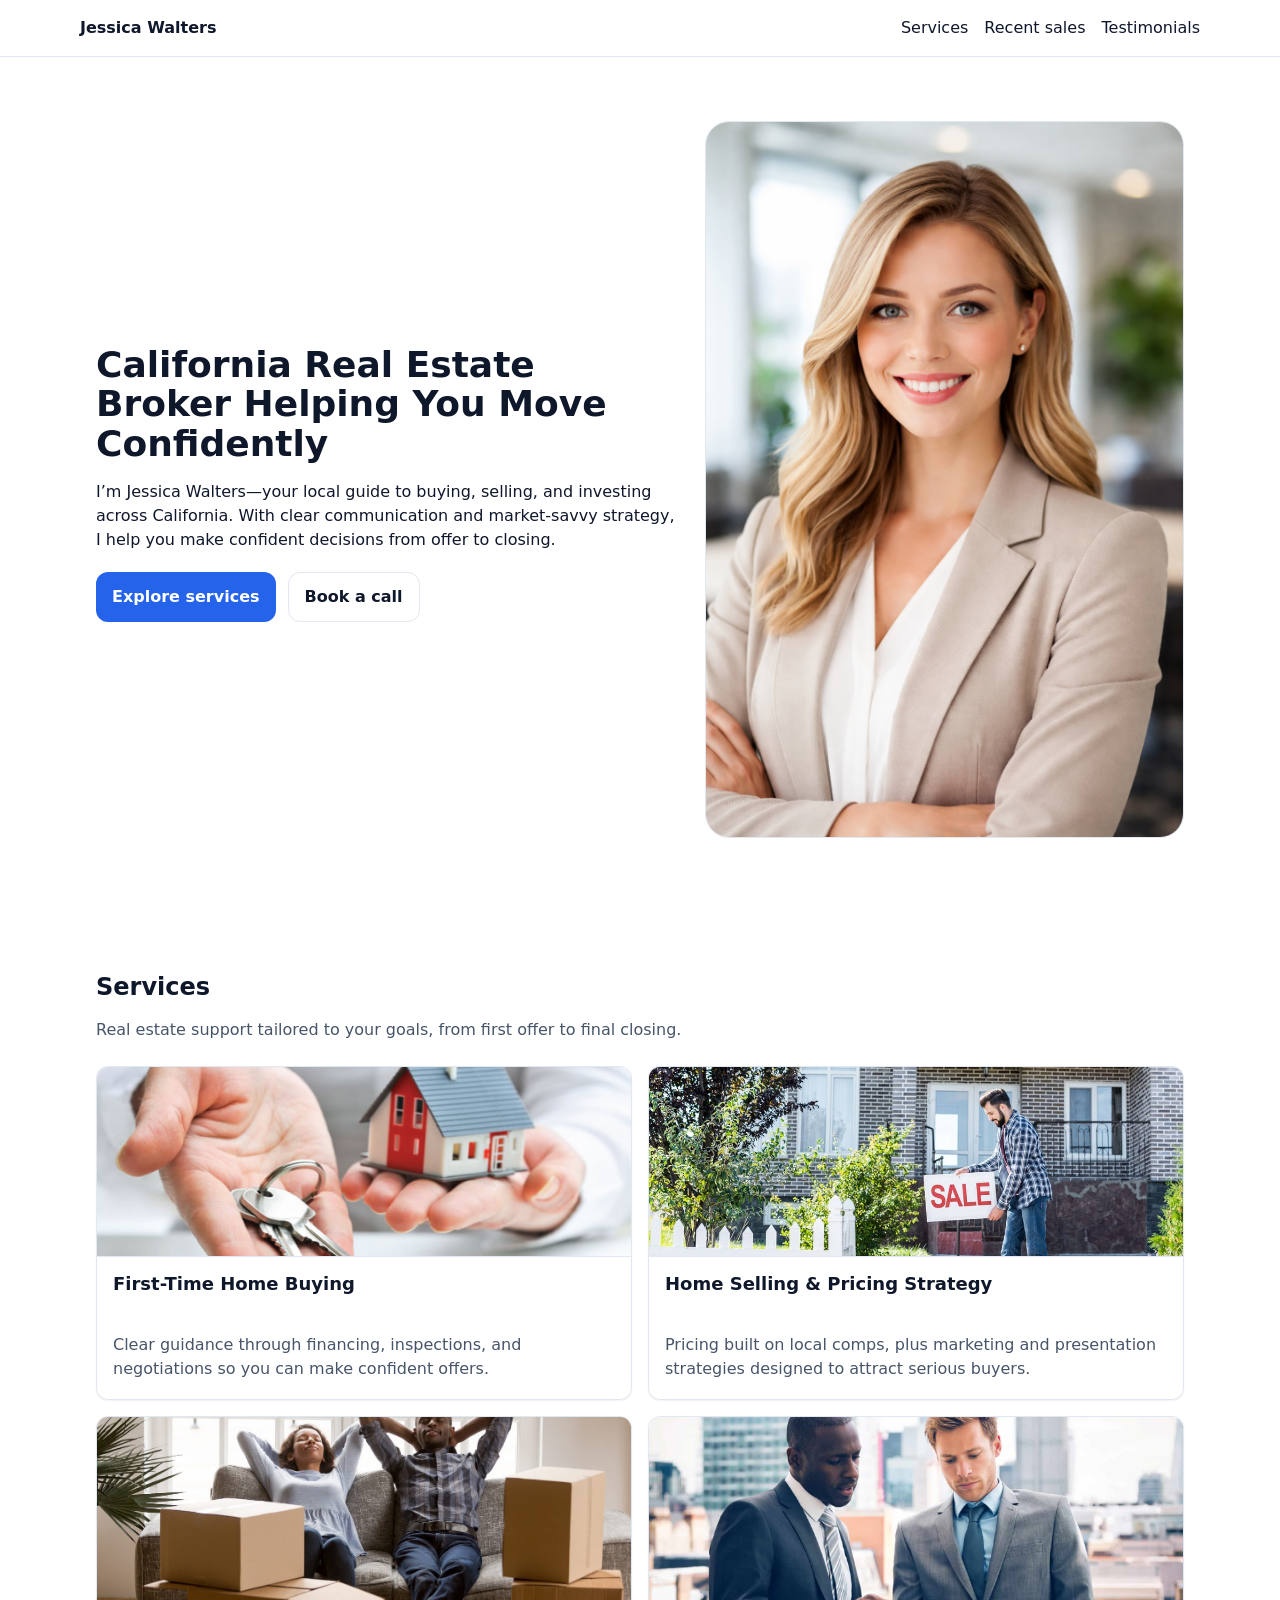
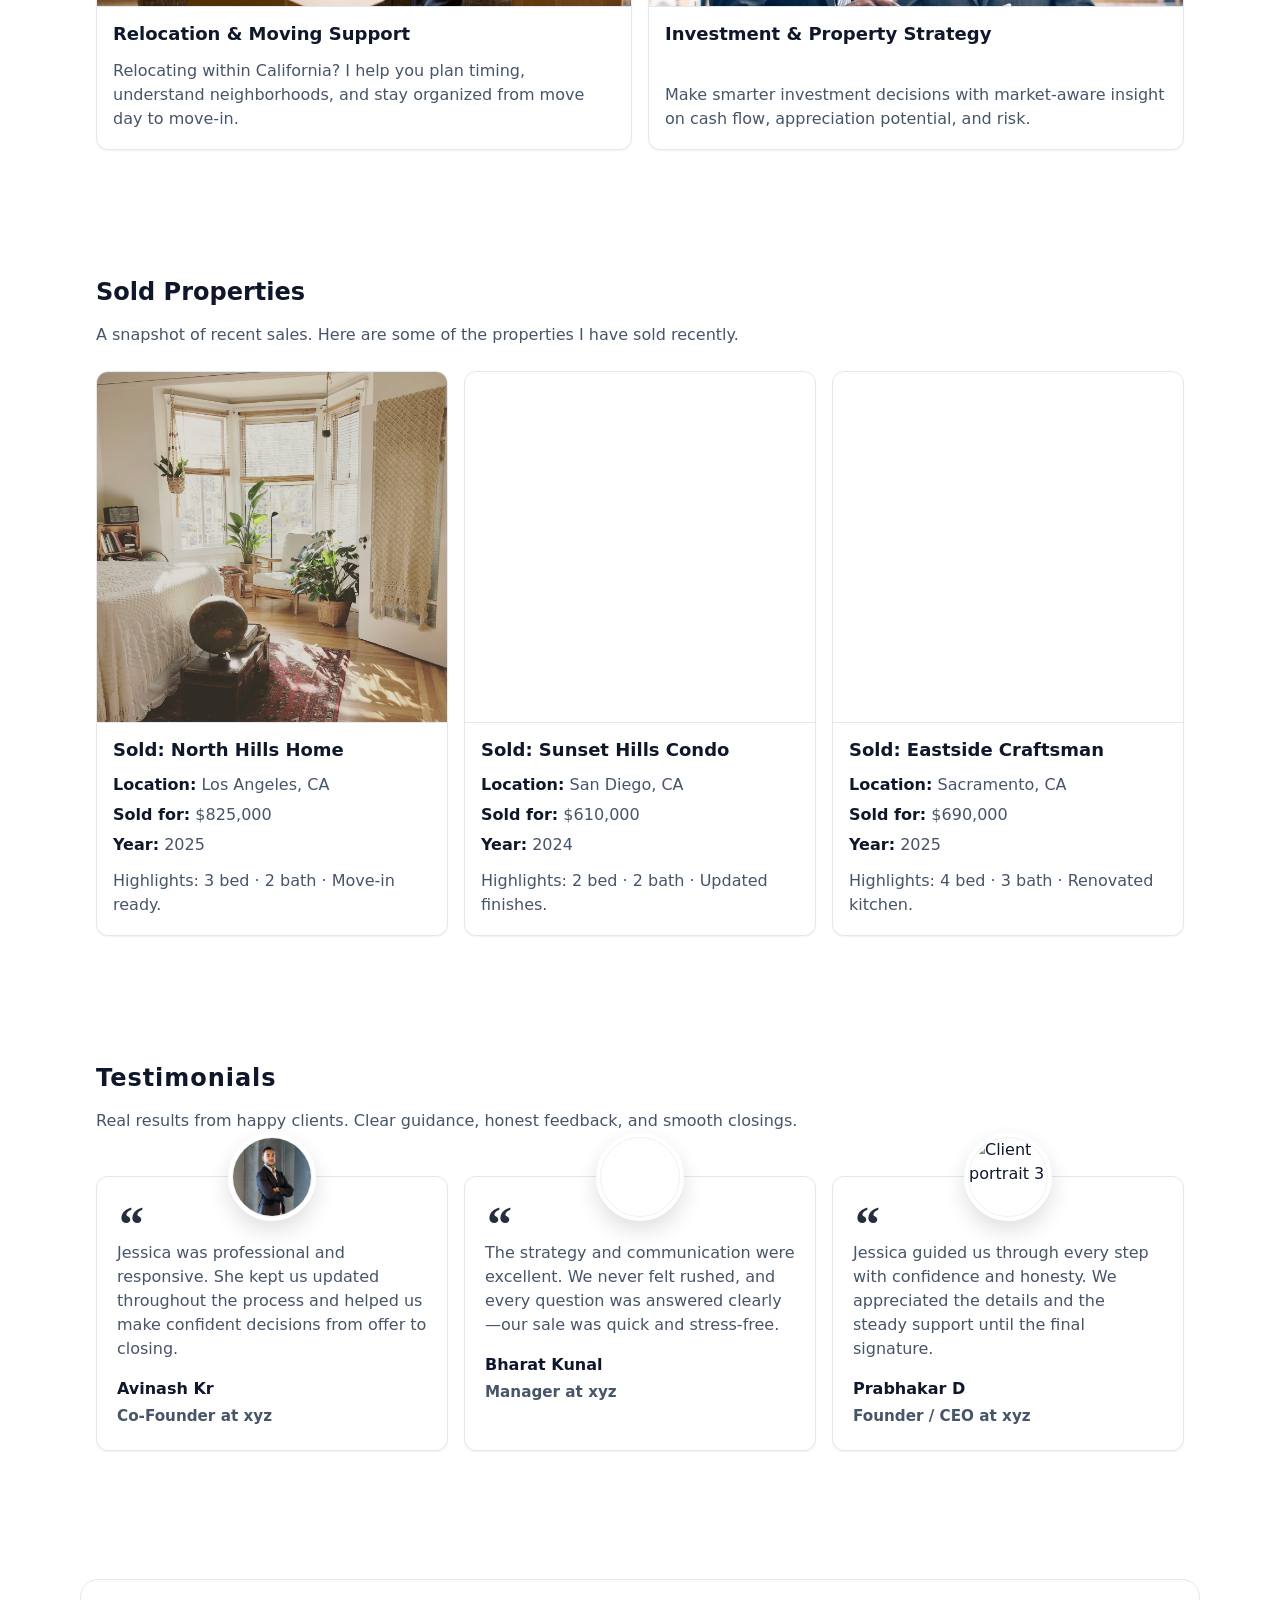
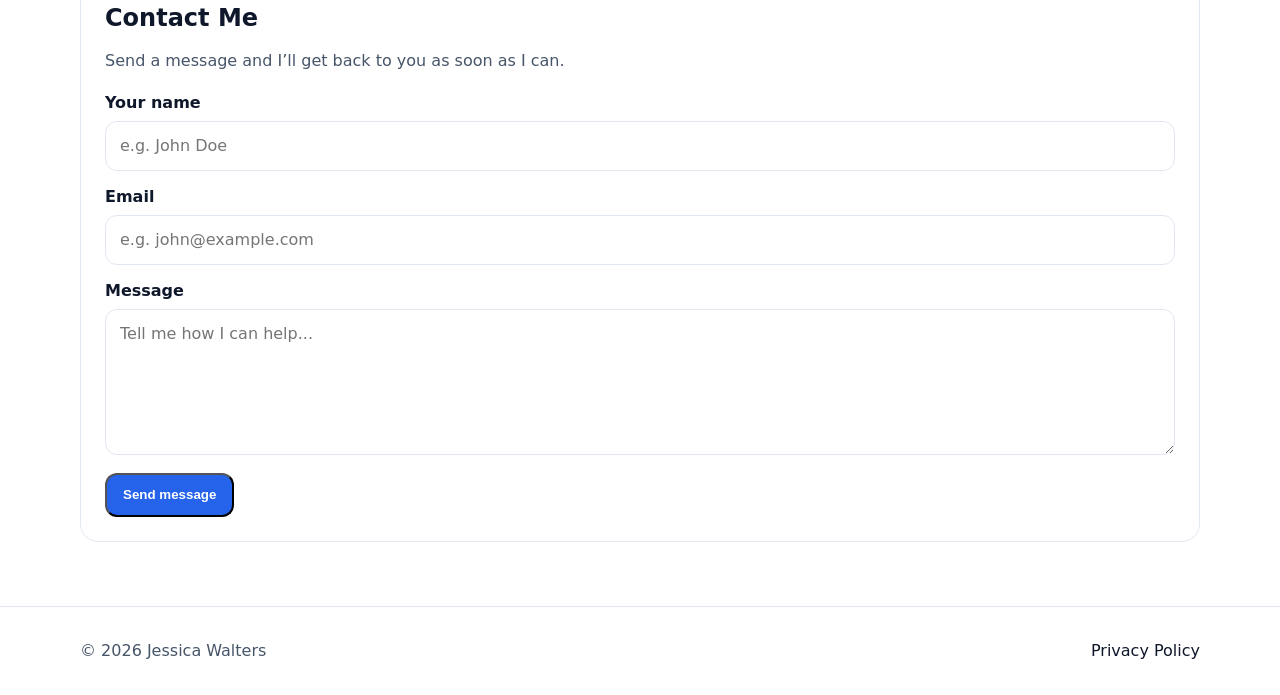
==== commit f6069e55: "Services section was tailored with some pics instead of svg-s in order to align the style of the ful" ====
--- a/index.html
+++ b/index.html
@@ -69,116 +69,77 @@
           </p>
 
           <div class="services-grid grid">
-            <article class="service-card service-card--buy">
-              <div class="service-top">
-                <div class="service-icon" aria-hidden="true">
-                  <svg
-                    viewBox="0 0 24 24"
-                    width="24"
-                    height="24"
-                    fill="none"
-                    stroke="currentColor"
-                    stroke-width="2"
-                    stroke-linecap="round"
-                    stroke-linejoin="round"
-                  >
-                    <path d="M3 10.5 12 3l9 7.5" />
-                    <path d="M5 10v11h14V10" />
-                    <path d="M9 21v-8h6v8" />
-                  </svg>
-                </div>
-                <span class="service-badge">01</span>
-              </div>
-              <h3>First-Time Home Buying</h3>
-              <p>
-                Clear guidance through financing, inspections, and negotiations
-                so you can make confident offers.
-              </p>
-            </article>
-
-            <article class="service-card service-card--sell">
-              <div class="service-top">
-                <div class="service-icon" aria-hidden="true">
-                  <svg
-                    viewBox="0 0 24 24"
-                    width="24"
-                    height="24"
-                    fill="none"
-                    stroke="currentColor"
-                    stroke-width="2"
-                    stroke-linecap="round"
-                    stroke-linejoin="round"
-                  >
-                    <path
-                      d="M14 2H6a2 2 0 0 0-2 2v16a2 2 0 0 0 2 2h12a2 2 0 0 0 2-2V8z"
-                    />
-                    <path d="M14 2v6h6" />
-                    <path d="M8 13h8" />
-                    <path d="M8 17h6" />
-                  </svg>
-                </div>
-                <span class="service-badge">02</span>
-              </div>
-              <h3>Home Selling & Pricing Strategy</h3>
-              <p>
-                Pricing built on local comps, plus marketing and presentation
-                strategies designed to attract serious buyers.
-              </p>
-            </article>
-
-            <article class="service-card service-card--relocate">
-              <div class="service-top">
-                <div class="service-icon" aria-hidden="true">
-                  <svg
-                    viewBox="0 0 24 24"
-                    width="24"
-                    height="24"
-                    fill="none"
-                    stroke="currentColor"
-                    stroke-width="2"
-                    stroke-linecap="round"
-                    stroke-linejoin="round"
-                  >
-                    <path d="M3 7h12v10H3z" />
-                    <path d="M15 10h4l2 2v5h-6z" />
-                    <path d="M7 20a1 1 0 1 0 0.01 0" />
-                    <path d="M18 20a1 1 0 1 0 0.01 0" />
-                  </svg>
-                </div>
-                <span class="service-badge">03</span>
-              </div>
-              <h3>Relocation & Moving Support</h3>
-              <p>
-                Relocating within California? I help you plan timing, understand
-                neighborhoods, and stay organized from move day to move-in.
-              </p>
-            </article>
-
-            <article class="service-card service-card--invest">
-              <div class="service-top">
-                <div class="service-icon" aria-hidden="true">
-                  <svg
-                    viewBox="0 0 24 24"
-                    width="24"
-                    height="24"
-                    fill="none"
-                    stroke="currentColor"
-                    stroke-width="2"
-                    stroke-linecap="round"
-                    stroke-linejoin="round"
-                  >
-                    <path d="M3 3v18h18" />
-                    <path d="M19 5l-9 9-4-4" />
-                    <path d="M14 10l-2 2" />
-                  </svg>
-                </div>
-                <span class="service-badge">04</span>
-              </div>
-              <h3>Investment & Property Strategy</h3>
-              <p>
-                Make smarter investment decisions with market-aware insight on
-                cash flow, appreciation potential, and risk.
-              </p>
+            <article class="property-card">
+              <img
+                src="assets/img/service1.jpg"
+                alt="Client working on a home buying plan"
+                width="520"
+                height="360"
+                loading="lazy"
+                decoding="async"
+              />
+              <div class="property-body">
+                <h3>First-Time Home Buying</h3>
+                <p class="property-note">
+                  Clear guidance through financing, inspections, and
+                  negotiations so you can make confident offers.
+                </p>
+              </div>
+            </article>
+
+            <article class="property-card">
+              <img
+                src="assets/img/service2.jpg"
+                alt="Team planning a pricing strategy for selling"
+                width="520"
+                height="360"
+                loading="lazy"
+                decoding="async"
+              />
+              <div class="property-body">
+                <h3>Home Selling & Pricing Strategy</h3>
+                <p class="property-note">
+                  Pricing built on local comps, plus marketing and presentation
+                  strategies designed to attract serious buyers.
+                </p>
+              </div>
+            </article>
+
+            <article class="property-card">
+              <img
+                src="assets/img/service3.jpg"
+                alt="Relocation checklist for moving support"
+                width="520"
+                height="360"
+                loading="lazy"
+                decoding="async"
+              />
+              <div class="property-body">
+                <h3>Relocation & Moving Support</h3>
+                <p class="property-note">
+                  Relocating within California? I help you plan timing,
+                  understand neighborhoods, and stay organized from move day to
+                  move-in.
+                </p>
+              </div>
+            </article>
+
+            <article class="property-card">
+              <img
+                src="assets/img/service4.jpg"
+                alt="Investment strategy planning for property"
+                width="520"
+                height="360"
+                loading="lazy"
+                decoding="async"
+              />
+              <div class="property-body">
+                <h3>Investment & Property Strategy</h3>
+                <p class="property-note">
+                  Make smarter investment decisions with market-aware insight
+                  on cash flow, appreciation potential, and risk.
+                </p>
+              </div>
             </article>
           </div>
         </div>
@@ -361,16 +322,48 @@
         </div>
       </section>
 
-      <section class="section cta">
-        <div class="container cta-inner">
-          <h2>Ready to build?</h2>
-          <p>Schedule a call via Microsoft Bookings.</p>
-          <a
-            class="btn btn-primary"
-            href="https://bookings.microsoft.com/"
-            rel="noopener"
-            >Open Microsoft Bookings</a
-          >
+      <section id="contact" class="section contact">
+        <div class="container contact-inner">
+          <h2>Contact Me</h2>
+          <p class="muted">Send a message and I’ll get back to you as soon as I can.</p>
+
+          <form class="contact-form" action="#" method="post">
+            <label class="field">
+              <span class="field-label">Your name</span>
+              <input
+                type="text"
+                name="name"
+                autocomplete="name"
+                required
+                placeholder="e.g. John Doe"
+              />
+            </label>
+
+            <label class="field">
+              <span class="field-label">Email</span>
+              <input
+                type="email"
+                name="email"
+                autocomplete="email"
+                required
+                placeholder="e.g. john@example.com"
+              />
+            </label>
+
+            <label class="field">
+              <span class="field-label">Message</span>
+              <textarea
+                name="message"
+                rows="5"
+                required
+                placeholder="Tell me how I can help..."
+              ></textarea>
+            </label>
+
+            <div class="contact-actions">
+              <button class="btn btn-primary" type="submit">Send message</button>
+            </div>
+          </form>
         </div>
       </section>
     </main>
--- a/css/base.css
+++ b/css/base.css
@@ -184,6 +184,29 @@
   grid-template-columns: 1fr;
 }
 
+.services-grid .property-card {
+  /* Services are informational cards; keep the cursor consistent. */
+  cursor: default;
+}
+
+.services-grid .property-card img {
+  /* Make service photos consistent across the 2-column layout. */
+  height: 190px;
+  object-fit: cover;
+  object-position: center;
+}
+
+.services-grid .property-body {
+  /* Align the text blocks even if image aspect ratios differ. */
+  display: flex;
+  flex-direction: column;
+  min-height: 142px;
+}
+
+.services-grid .property-body .property-note {
+  margin-top: auto;
+}
+
 .service-card {
   --accent: var(--primary);
   --accent-bg: rgba(37, 99, 235, 0.1);
@@ -369,9 +392,6 @@
 }
 
 /* Testimonials */
-/* .testimonials {
-  text-align: center;
-} */
 
 .testimonials-heading {
   color: var(--text);
@@ -382,7 +402,6 @@
 
 .testimonials-subtitle {
   max-width: 84ch;
-  /* margin: 0 auto var(--space-4); */
   margin: 0 0 16px;
 }
 
@@ -516,6 +535,55 @@
   padding: 24px;
 }
 
+.contact-inner {
+  border: 1px solid var(--border);
+  border-radius: 18px;
+  padding: 24px;
+}
+
+.contact-form {
+  display: grid;
+  gap: 14px;
+  margin-top: 18px;
+}
+
+.field {
+  display: grid;
+  gap: 6px;
+}
+
+.field-label {
+  font-weight: 700;
+  color: var(--text);
+}
+
+.contact-form input,
+.contact-form textarea {
+  width: 100%;
+  border: 1px solid var(--border);
+  border-radius: var(--radius);
+  padding: 12px 14px;
+  font: inherit;
+  background: #fff;
+  color: var(--text);
+}
+
+.contact-form textarea {
+  resize: vertical;
+}
+
+.contact-form input:focus-visible,
+.contact-form textarea:focus-visible {
+  outline: 3px solid var(--focus);
+  outline-offset: 2px;
+}
+
+.contact-actions {
+  display: flex;
+  justify-content: flex-start;
+  margin-top: 4px;
+}
+
 .footer-links {
   list-style: none;
   display: flex;
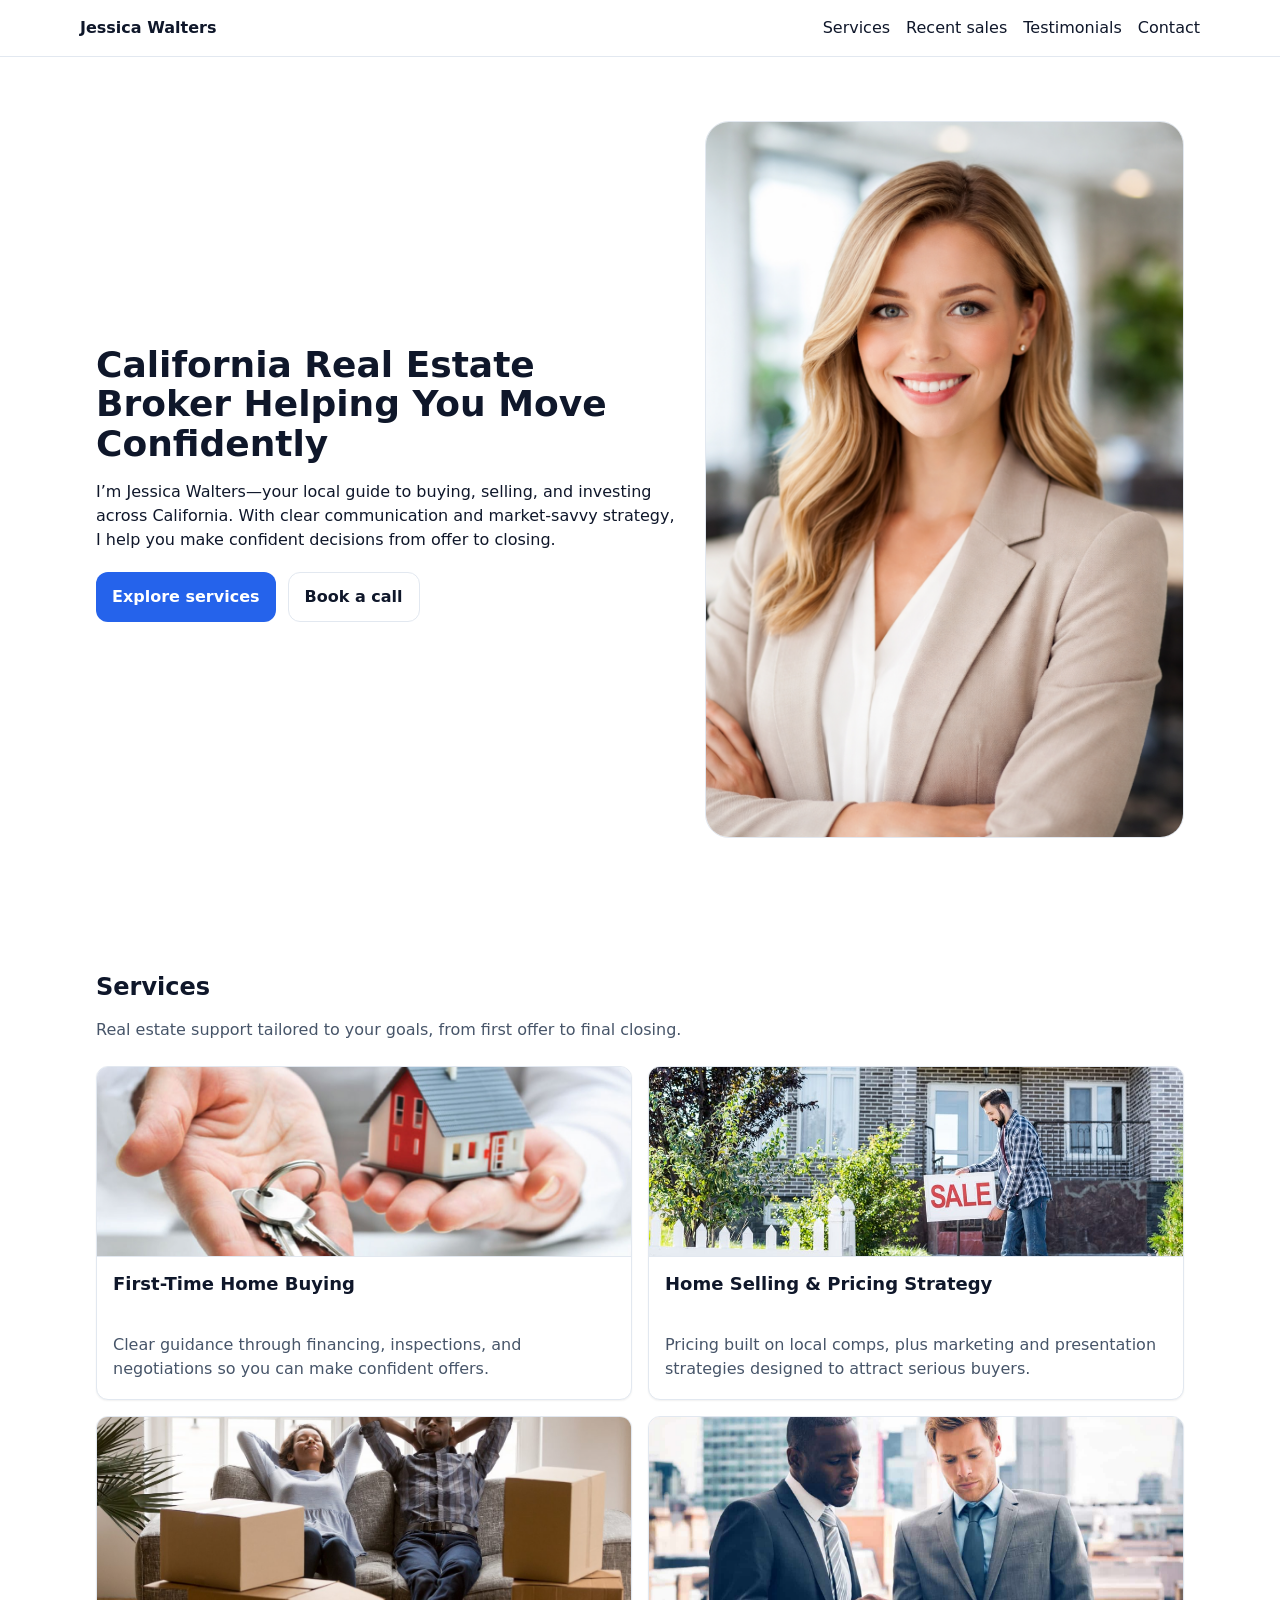
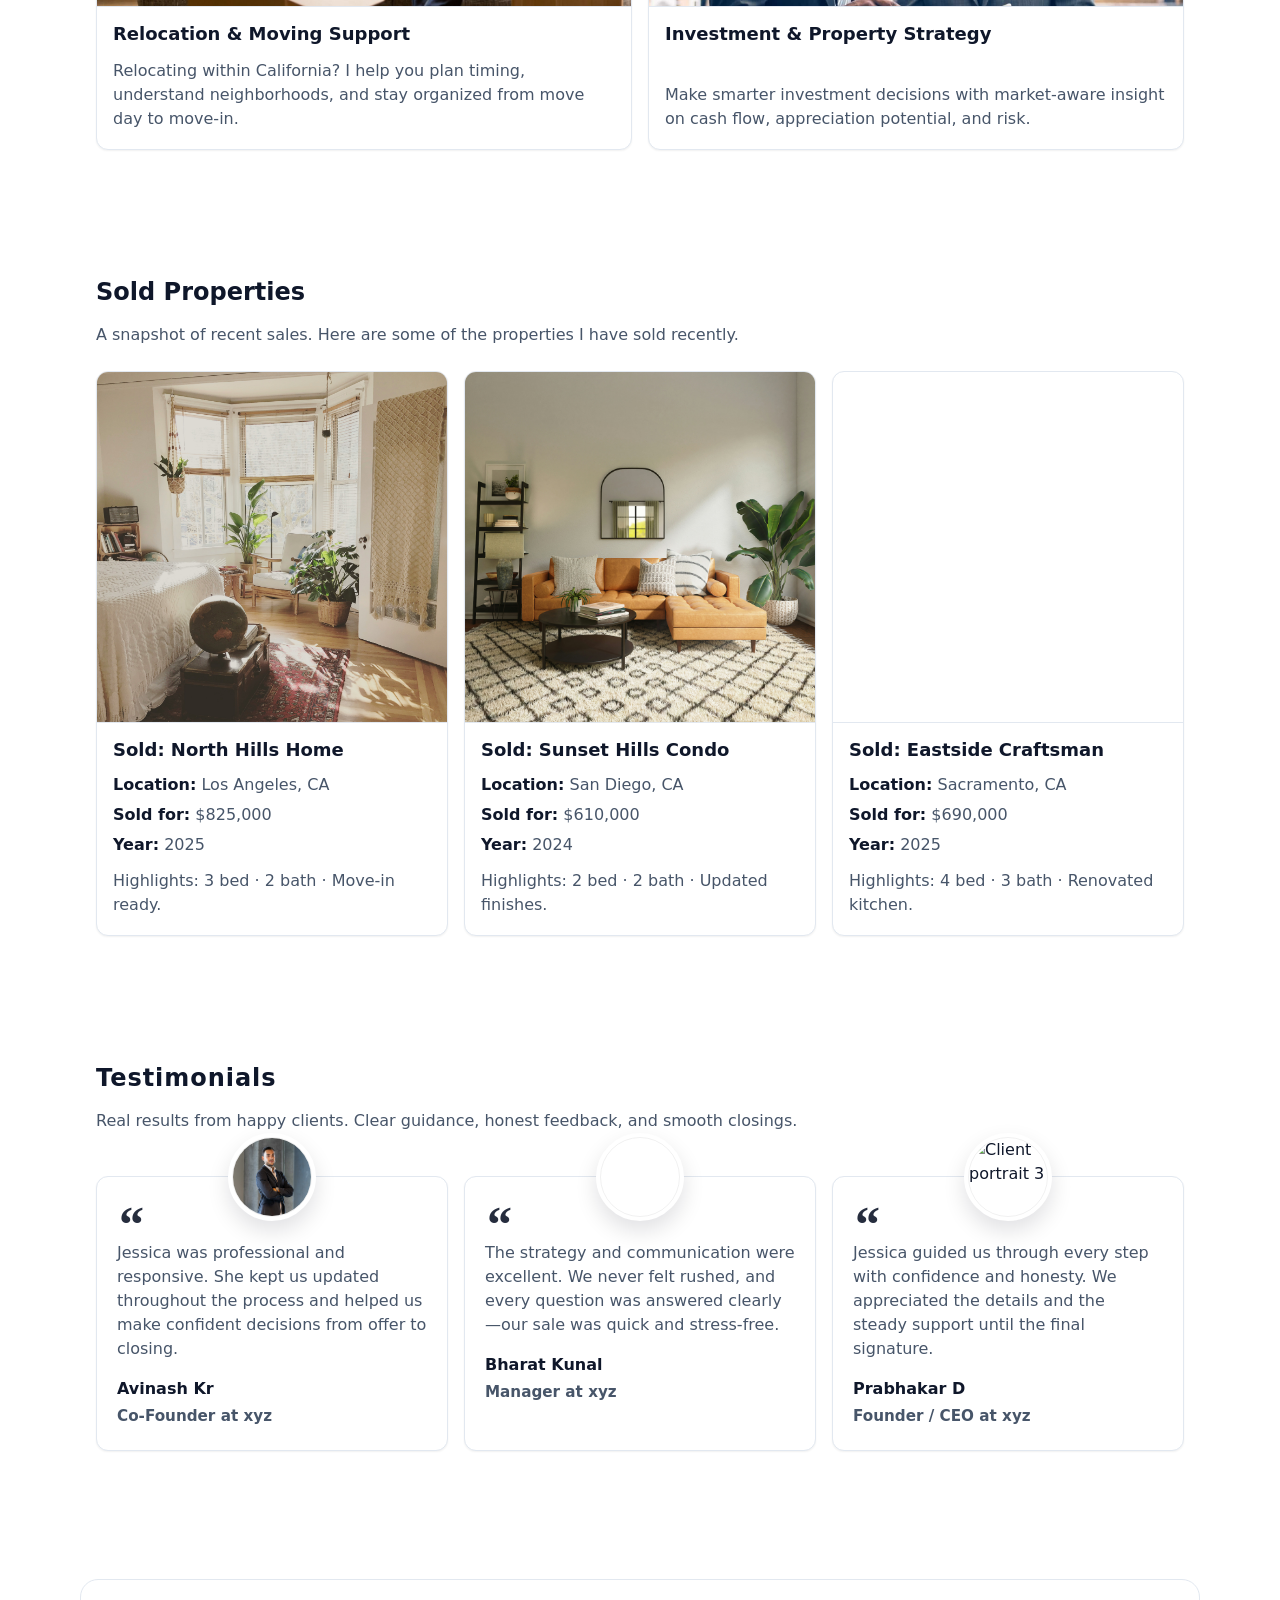
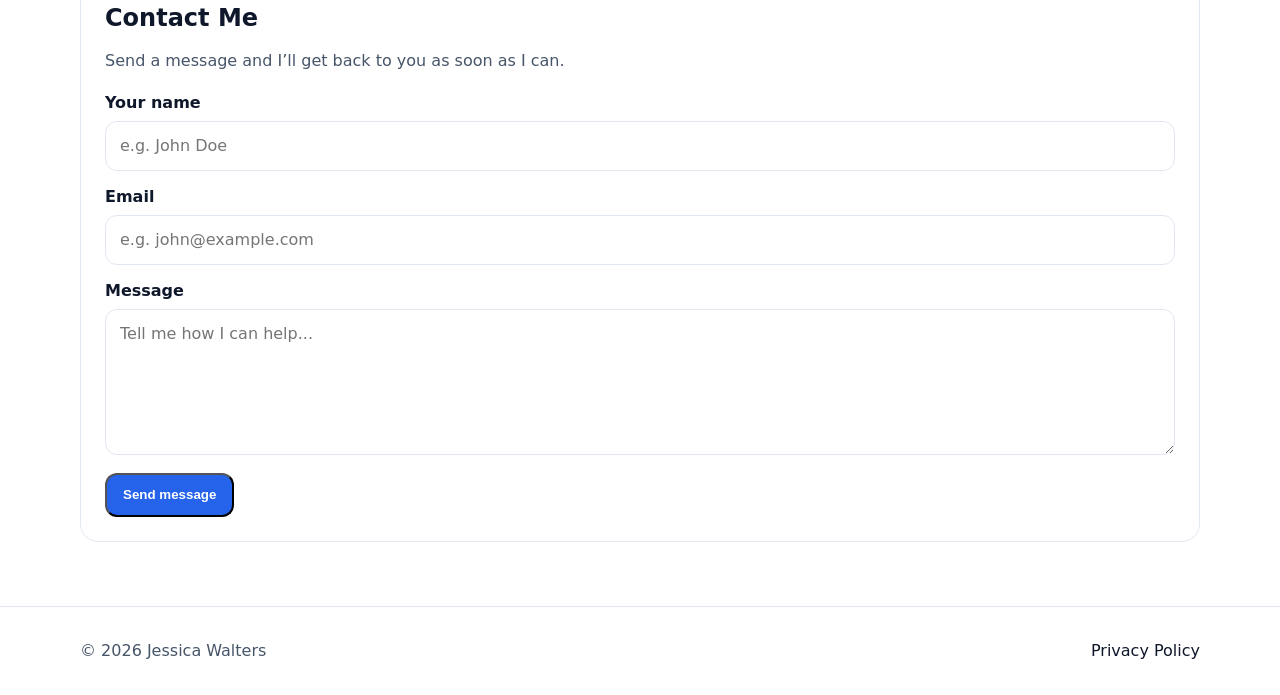
==== commit 12b0a388: "Contact link is added in the navbar" ====
--- a/index.html
+++ b/index.html
@@ -20,6 +20,7 @@
             <li><a href="#services">Services</a></li>
             <li><a href="#experience">Recent sales</a></li>
             <li><a href="#testimonials">Testimonials</a></li>
+            <li><a href="#contact">Contact</a></li>
           </ul>
         </nav>
       </div>
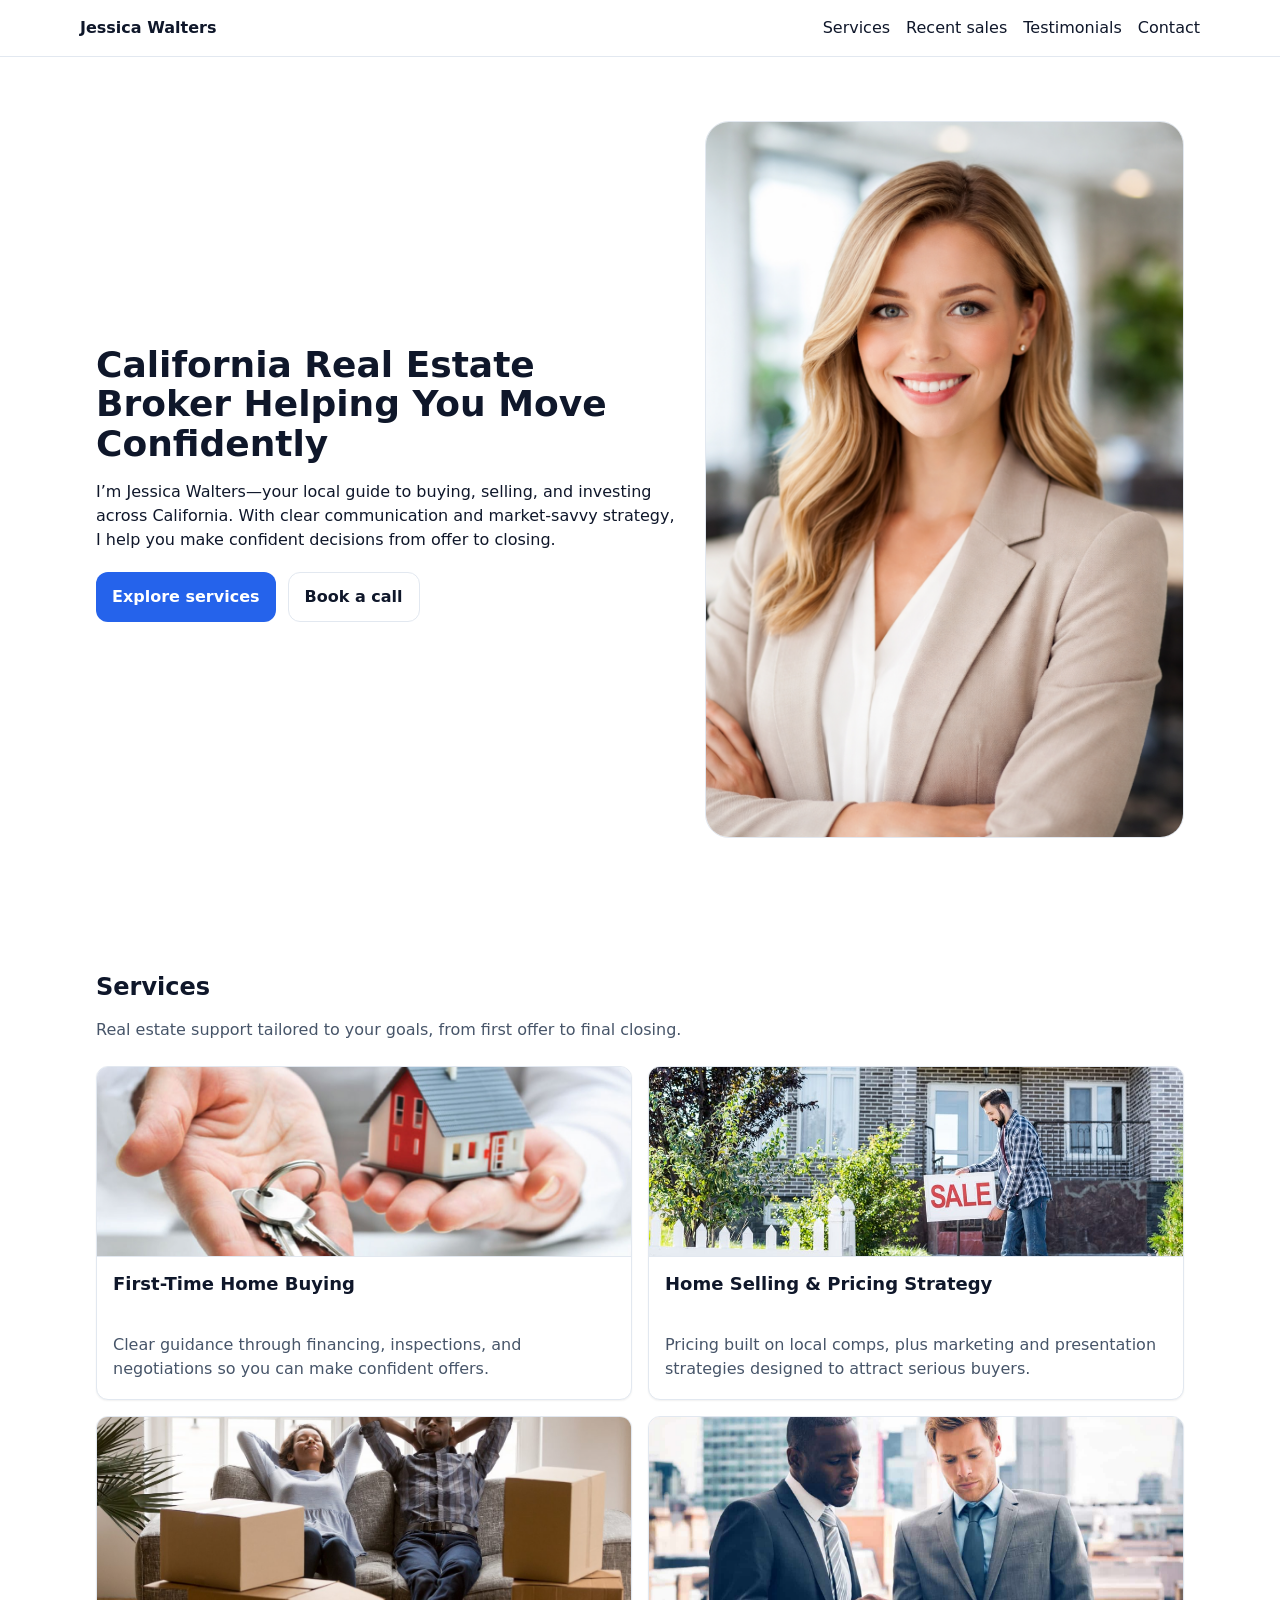
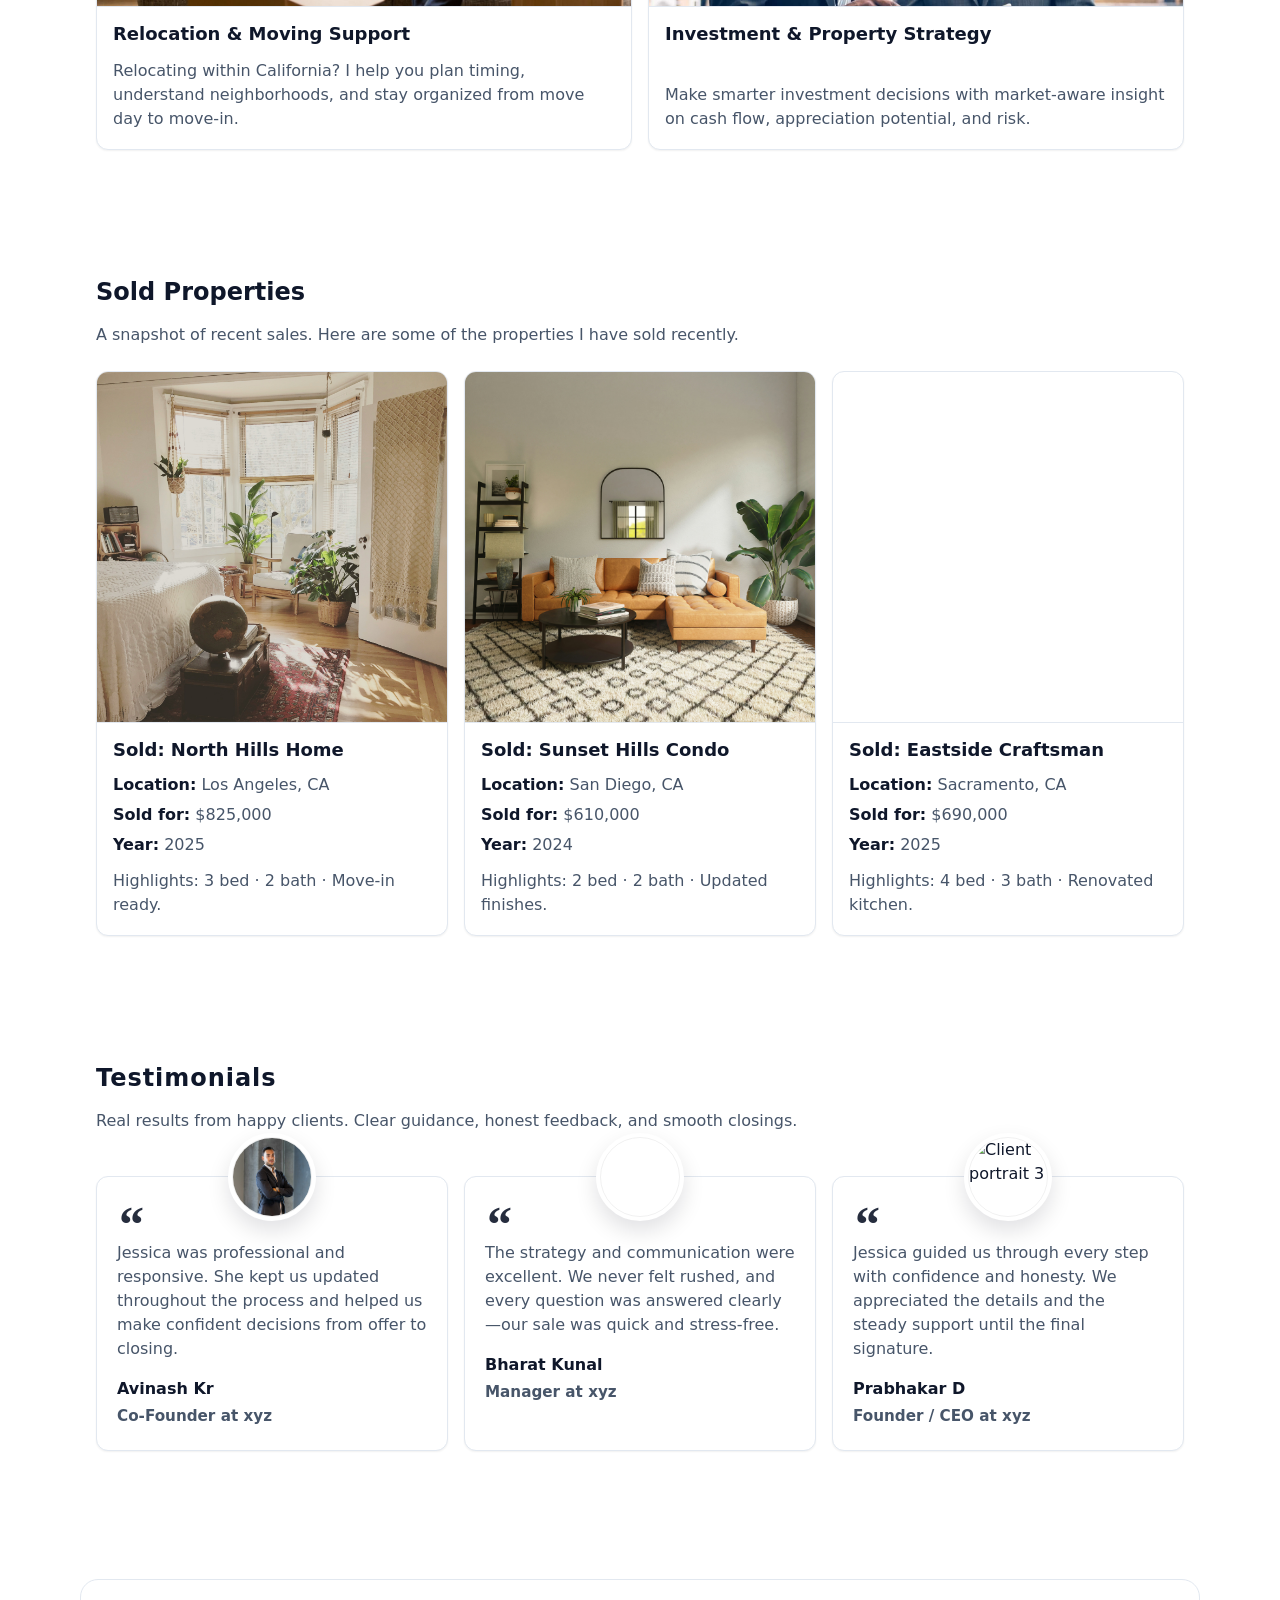
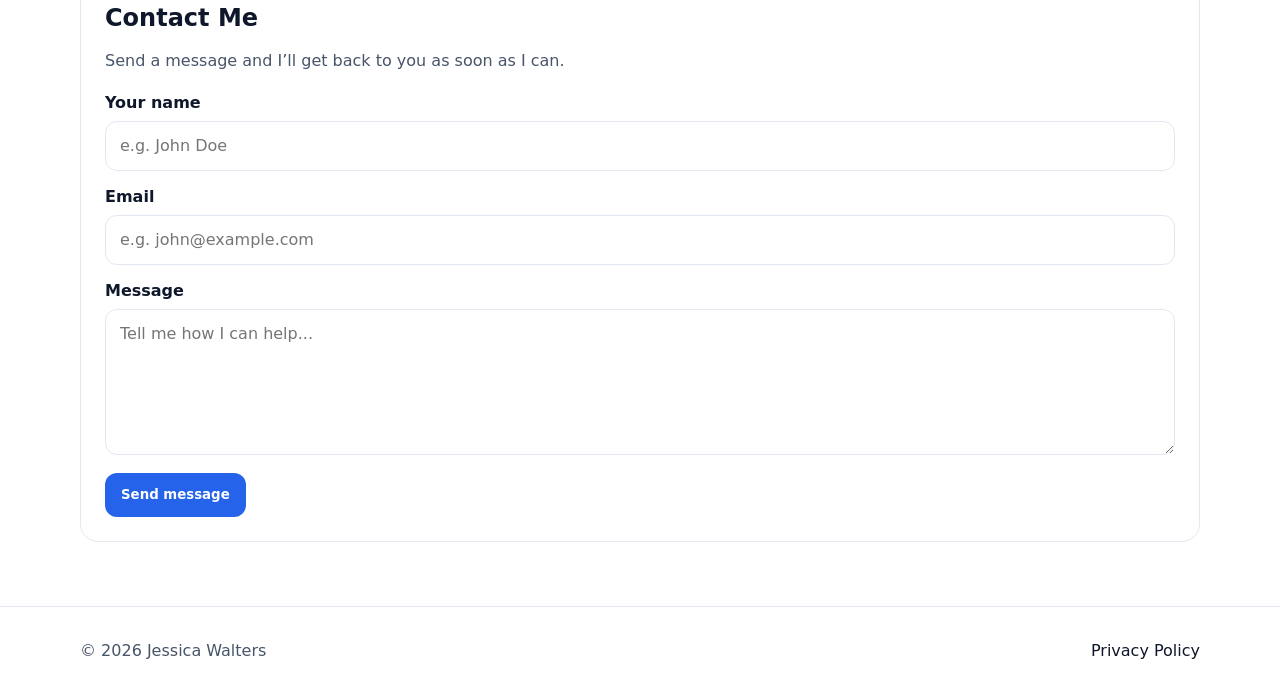
==== commit 124bc305: "Contact form is added" ====
--- a/index.html
+++ b/index.html
@@ -137,8 +137,8 @@
               <div class="property-body">
                 <h3>Investment & Property Strategy</h3>
                 <p class="property-note">
-                  Make smarter investment decisions with market-aware insight
-                  on cash flow, appreciation potential, and risk.
+                  Make smarter investment decisions with market-aware insight on
+                  cash flow, appreciation potential, and risk.
                 </p>
               </div>
             </article>
@@ -326,7 +326,9 @@
       <section id="contact" class="section contact">
         <div class="container contact-inner">
           <h2>Contact Me</h2>
-          <p class="muted">Send a message and I’ll get back to you as soon as I can.</p>
+          <p class="muted">
+            Send a message and I’ll get back to you as soon as I can.
+          </p>
 
           <form class="contact-form" action="#" method="post">
             <label class="field">
@@ -362,7 +364,9 @@
             </label>
 
             <div class="contact-actions">
-              <button class="btn btn-primary" type="submit">Send message</button>
+              <button class="btn btn-primary" type="submit">
+                Send message
+              </button>
             </div>
           </form>
         </div>
--- a/css/base.css
+++ b/css/base.css
@@ -137,6 +137,9 @@
   border-radius: var(--radius);
   text-decoration: none;
   font-weight: 600;
+  border: 0;
+  cursor: pointer;
+  font-family: inherit;
 }
 
 .btn-primary {
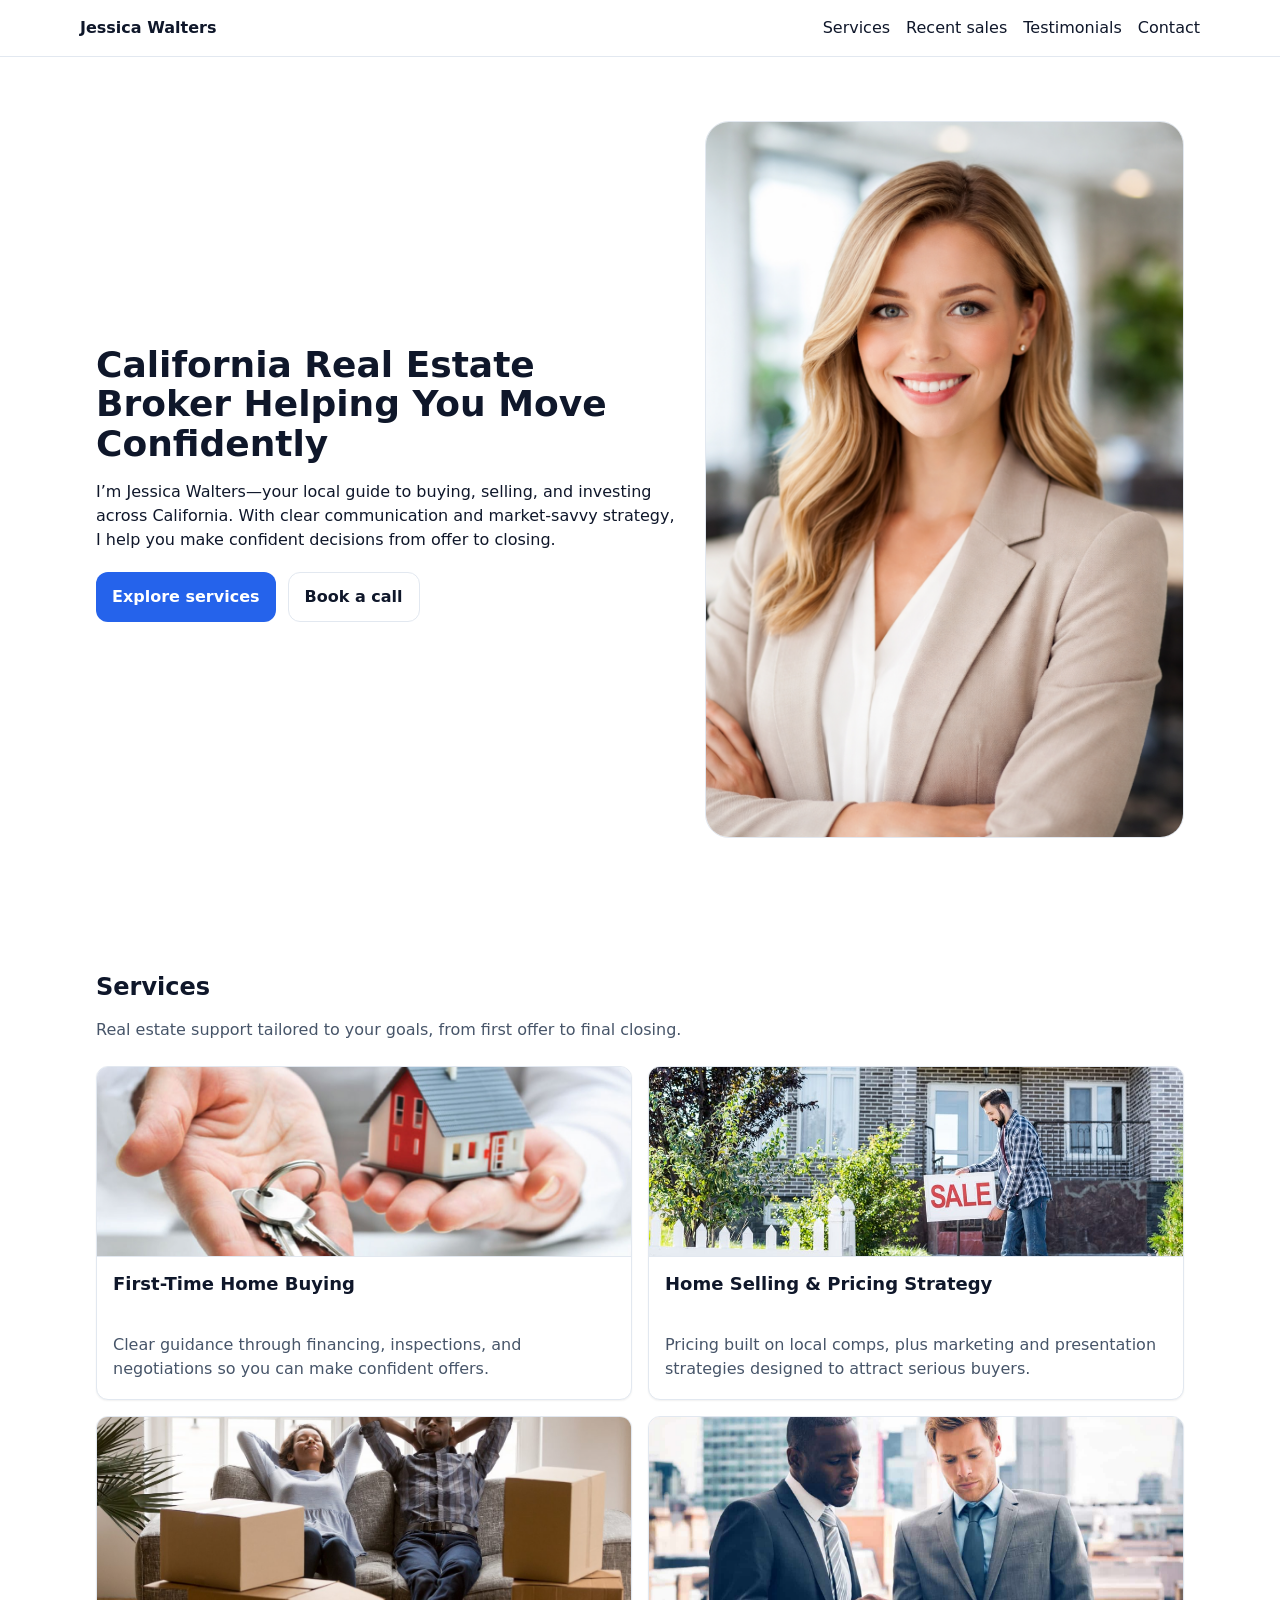
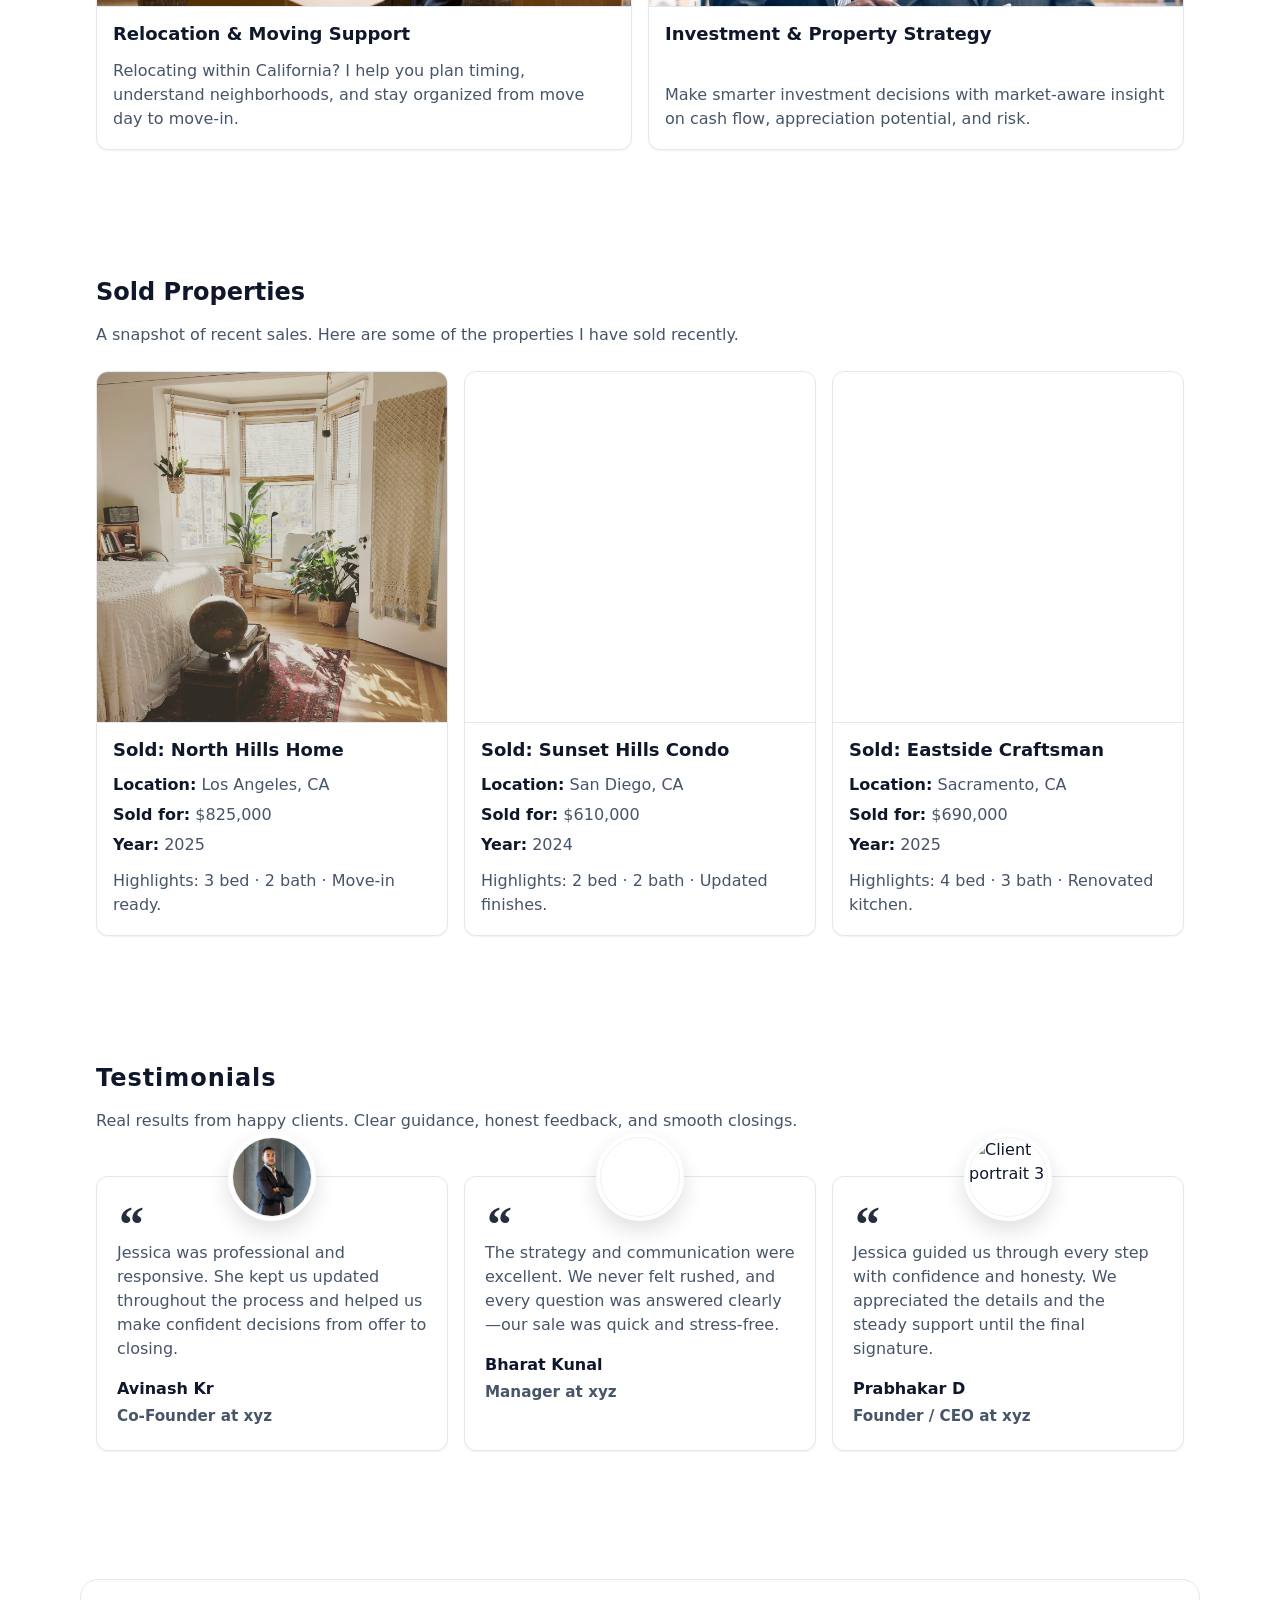
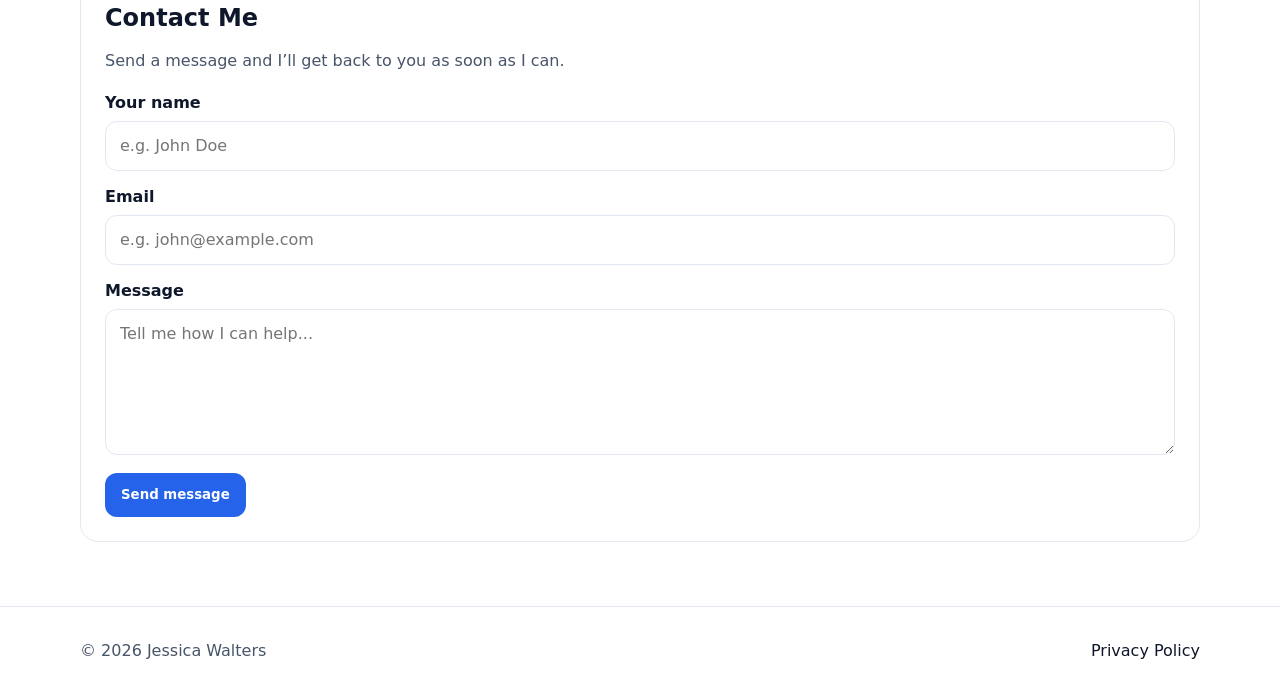
==== commit 0c7d0125: "Navbar is now mobile friendly with toggle button." ====
--- a/index.html
+++ b/index.html
@@ -15,7 +15,21 @@
         <a class="brand" href="#hero" aria-label="Go to hero section"
           >Jessica Walters</a
         >
-        <nav aria-label="Primary navigation">
+        <nav aria-label="Primary navigation" class="site-nav">
+          <input
+            type="checkbox"
+            id="nav-toggle"
+            class="nav-toggle"
+            aria-label="Toggle navigation"
+          />
+          <label for="nav-toggle" class="nav-toggle-btn" aria-label="Open menu">
+            <span class="hamburger" aria-hidden="true">
+              <span></span>
+              <span></span>
+              <span></span>
+            </span>
+          </label>
+
           <ul class="nav-list">
             <li><a href="#services">Services</a></li>
             <li><a href="#experience">Recent sales</a></li>
--- a/css/base.css
+++ b/css/base.css
@@ -23,9 +23,13 @@
   box-sizing: border-box;
 }
 
+html {
+  scroll-behavior: smooth;
+}
+
 html,
 body {
-  height: 100%;
+  min-height: 100%;
 }
 
 body {
@@ -87,10 +91,25 @@
   border-bottom: 1px solid var(--border);
 }
 
+.site-header {
+  position: sticky;
+  top: 0;
+  z-index: 50;
+  background: var(--bg);
+}
+
+.header-inner {
+  align-items: center;
+}
+
+.section[id] {
+  scroll-margin-top: 90px;
+}
+
 .header-inner,
 .footer-inner {
   display: flex;
-  align-items: flex-start;
+  align-items: center;
   justify-content: space-between;
   gap: 16px;
   padding: 16px 0;
@@ -110,7 +129,7 @@
 
 .nav-list {
   list-style: none;
-  display: flex;
+  display: none;
   flex-direction: column;
   gap: 12px;
   margin: 0;
@@ -121,7 +140,7 @@
   color: var(--text);
 }
 .nav-list a:hover {
-  text-decoration: underline;
+  color: var(--primary);
 }
 
 .nav-list a:focus-visible {
@@ -140,6 +159,77 @@
   border: 0;
   cursor: pointer;
   font-family: inherit;
+}
+
+.site-nav {
+  width: auto;
+  display: flex;
+  flex-direction: column;
+  align-items: flex-end;
+}
+
+.site-header .header-inner {
+  flex-wrap: nowrap;
+}
+
+.nav-toggle {
+  position: absolute;
+  left: -9999px;
+}
+
+.nav-toggle-btn {
+  display: inline-flex;
+  align-items: center;
+  justify-content: center;
+  min-height: 44px;
+  min-width: 44px;
+  border: 1px solid var(--border);
+  border-radius: var(--radius);
+  background: #fff;
+  cursor: pointer;
+}
+
+.hamburger {
+  width: 20px;
+  height: 14px;
+  position: relative;
+  display: inline-block;
+}
+
+.hamburger span {
+  position: absolute;
+  left: 0;
+  right: 0;
+  height: 2px;
+  background: var(--text);
+  border-radius: 999px;
+}
+
+.hamburger span:nth-child(1) {
+  top: 0;
+}
+
+.hamburger span:nth-child(2) {
+  top: 6px;
+}
+
+.hamburger span:nth-child(3) {
+  top: 12px;
+}
+
+.nav-toggle:checked ~ .nav-list {
+  display: flex;
+  width: min(100%, var(--container));
+  background: var(--bg);
+  border: 1px solid var(--border);
+  border-radius: var(--radius);
+  padding: 12px 0;
+  margin-top: 12px;
+}
+
+.nav-toggle:focus-visible + .nav-toggle-btn {
+  outline: 3px solid var(--focus);
+  outline-offset: 3px;
 }
 
 .btn-primary {
@@ -654,9 +744,29 @@
     align-items: center;
   }
 
+  .nav-toggle-btn {
+    display: none;
+  }
+
+  .site-nav {
+    width: auto;
+  }
+
   .nav-list {
     flex-direction: row;
     gap: 16px;
+    display: flex;
+    background: transparent;
+    border: 0;
+    padding: 0;
+    margin: 0;
+  }
+
+  .nav-toggle:checked ~ .nav-list {
+    background: transparent;
+    border: 0;
+    padding: 0;
+    margin-top: 0;
   }
 }
 
